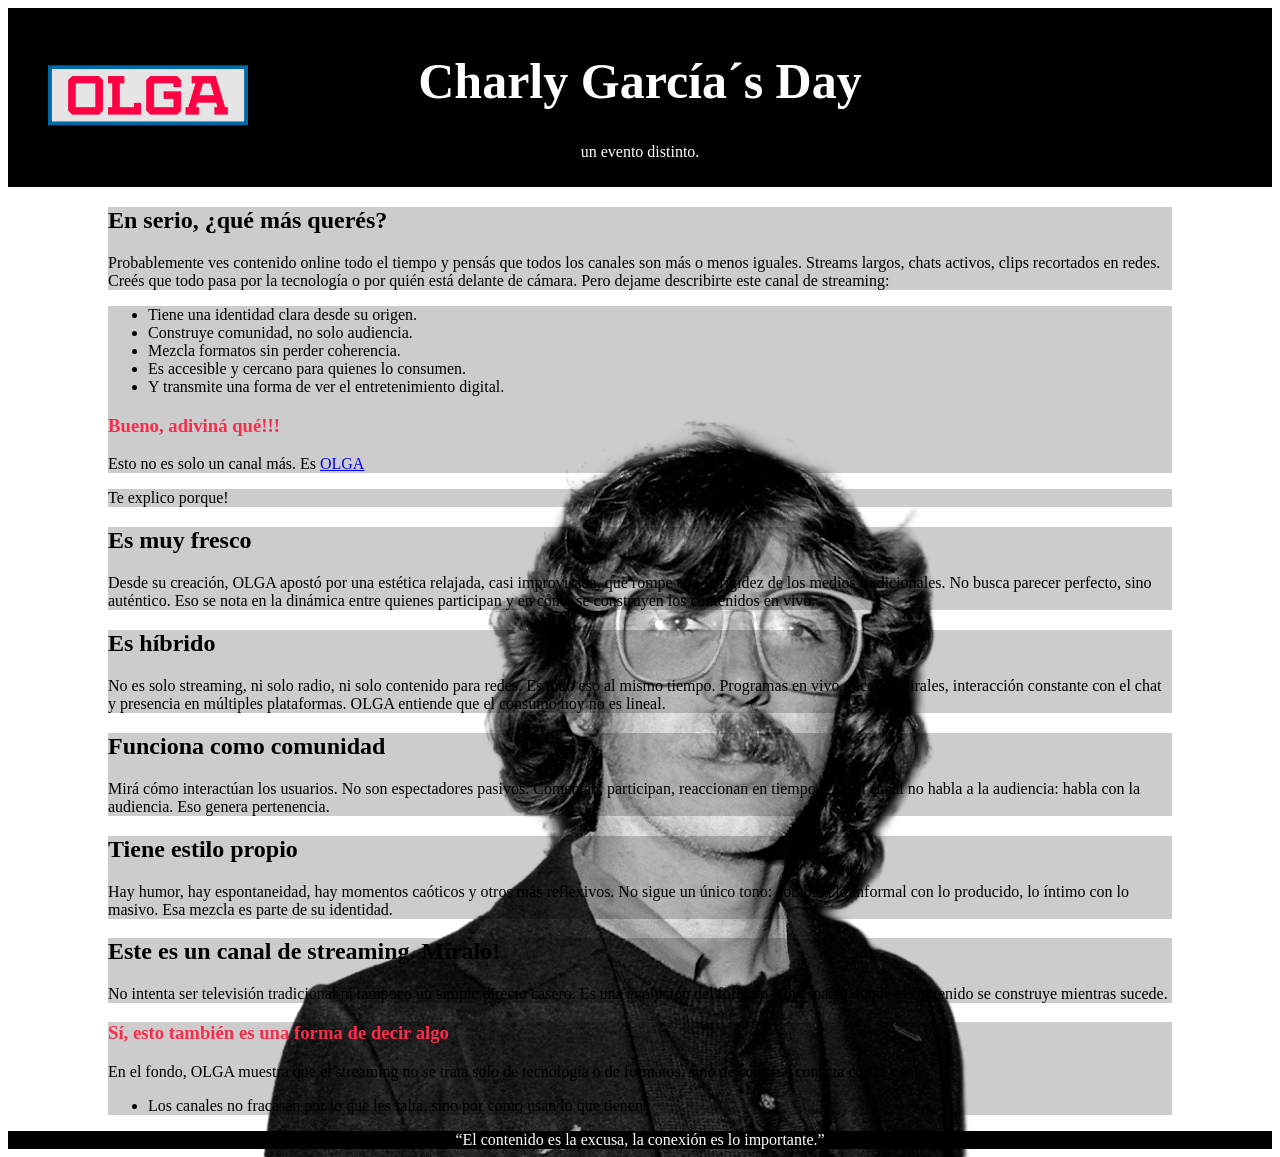
==== Taller 2/Index.html @ 364efde9 "Add files via upload" ====
<html>

<head>
<title>Ejercicio N1</title>
<meta charset="UTF-8">
<meta name="description" content="olgaenvivo_">
<meta name="language" content="es">
<link rel="stylesheet" href="estilos.css">
</head>

<body>

<header> 
    
     <h1 id="logo"><img src="Imagenes/OLGA.webp"alt="logo OLGA" width="200" height="60"></h1>
     <H1 id="titulo">Charly García´s Day</H1> 

<p>un evento distinto.</p>  

</header>

<section>
<h2 id="h2-arriba">En serio, ¿qué más querés?</h2>
<p>Probablemente ves contenido online todo el tiempo y pensás que todos los canales son más o menos iguales. Streams largos, chats activos, clips recortados en redes. Creés que todo pasa por la tecnología o por quién está delante de cámara. Pero dejame describirte este canal de streaming:</p>
</section>
 
<section>
    <div>
        <ul>
            <li>Tiene una identidad clara desde su origen.</li>
            <li>Construye comunidad, no solo audiencia.</li>
            <li>Mezcla formatos sin perder coherencia.</li>
            <li>Es accesible y cercano para quienes lo consumen.</li>
            <li>Y transmite una forma de ver el entretenimiento digital.</li>
        </ul>
    </div>
    <h3>Bueno, adiviná qué!!!</h3>
    <p>Esto no es solo un canal más. Es <a href="https://www.youtube.com/@olgaenvivo_">OLGA</a></p>
</section>

<section>
    <P>Te explico porque!</P>
</section>

<section>
<h2>Es muy fresco</h2>
<p>Desde su creación, OLGA apostó por una estética relajada, casi improvisada, que rompe con la rigidez de los medios tradicionales. No busca parecer perfecto, sino auténtico. Eso se nota en la dinámica entre quienes participan y en cómo se construyen los contenidos en vivo.</p>
</section>

<section>
    <h2>Es híbrido</h2>
    <p>No es solo streaming, ni solo radio, ni solo contenido para redes. Es todo eso al mismo tiempo.
Programas en vivo, recortes virales, interacción constante con el chat y presencia en múltiples plataformas. OLGA entiende que el consumo hoy no es lineal.</p>
</section>

<section>
    <h2>Funciona como comunidad</h2>
    <p>Mirá cómo interactúan los usuarios. No son espectadores pasivos. Comentan, participan, reaccionan en tiempo real.
El canal no habla a la audiencia: habla con la audiencia. Eso genera pertenencia.</p>
</section>

<section>
    <h2>Tiene estilo propio</h2>
    <p>Hay humor, hay espontaneidad, hay momentos caóticos y otros más reflexivos.
No sigue un único tono: combina lo informal con lo producido, lo íntimo con lo masivo. Esa mezcla es parte de su identidad.</p>
</section>

<section>
    <h2>Este es un canal de streaming. Míralo!</h2>
    <p>No intenta ser televisión tradicional ni tampoco un simple directo casero. Es una evolución del formato.
Un espacio donde el contenido se construye mientras sucede.</p>
</section>

<section>
    <h3>Sí, esto también es una forma de decir algo</h3>
    <p>En el fondo, OLGA muestra que el streaming no se trata solo de tecnología o de formatos, sino de cómo se conecta con la gente</p>
    <div>
        <ul>
            <li>Los canales no fracasan por lo que les falta, sino por cómo usan lo que tienen</li>
        </ul>
    </div>
</section>

<footer>“El contenido es la excusa, la conexión es lo importante.” </footer>

</body>
</html>
---- Taller 2/estilos.css ----
html {
background-image:url(Imagenes/charlygarcia.png);
background-repeat: no-repeat;
background-position: right bottom ;
background-color: rgb(255, 255, 255);
}

header{
background-color: rgb(0, 0, 0);
color: rgb(255, 255, 255);
text-align: center;
 padding: 10px 10px;
  position: relative;

}

section{
  background-color: rgba(0, 0, 0, 0.199);  
  margin-left: 100px;
  margin-right: 100px;
}

footer{
    background-color: rgb(0, 0, 0);
    color: rgb(255, 255, 255);
    text-align: center;
}

#h2-ariba {
    color:#036aac;
    text-align: center;
    font-weight: bold;
}

h3 {
    color: #f72d4b;
}

#logo {
   position: absolute;
  left: 40px;
  top: 50%;
  transform: translateY(-60%);
  height: 50%;
}

#titulo {
 font-size: 50px;
}
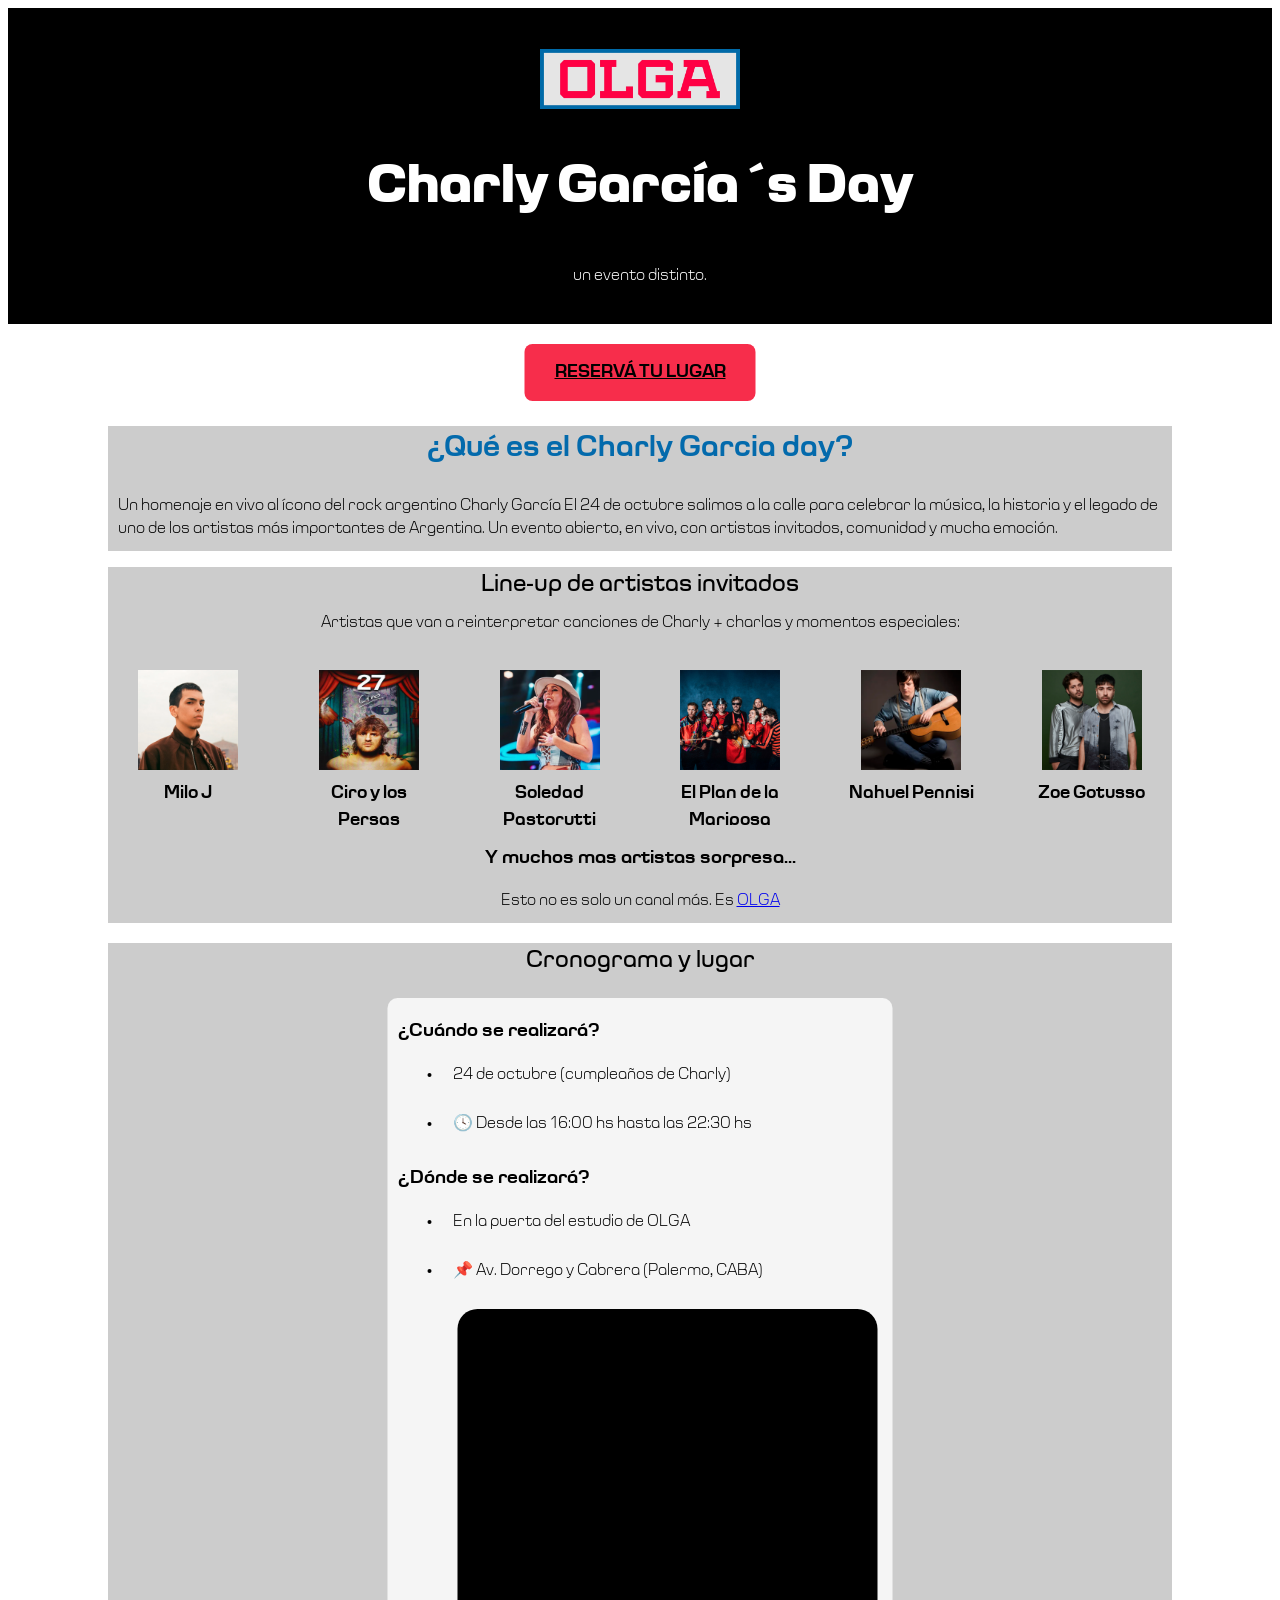
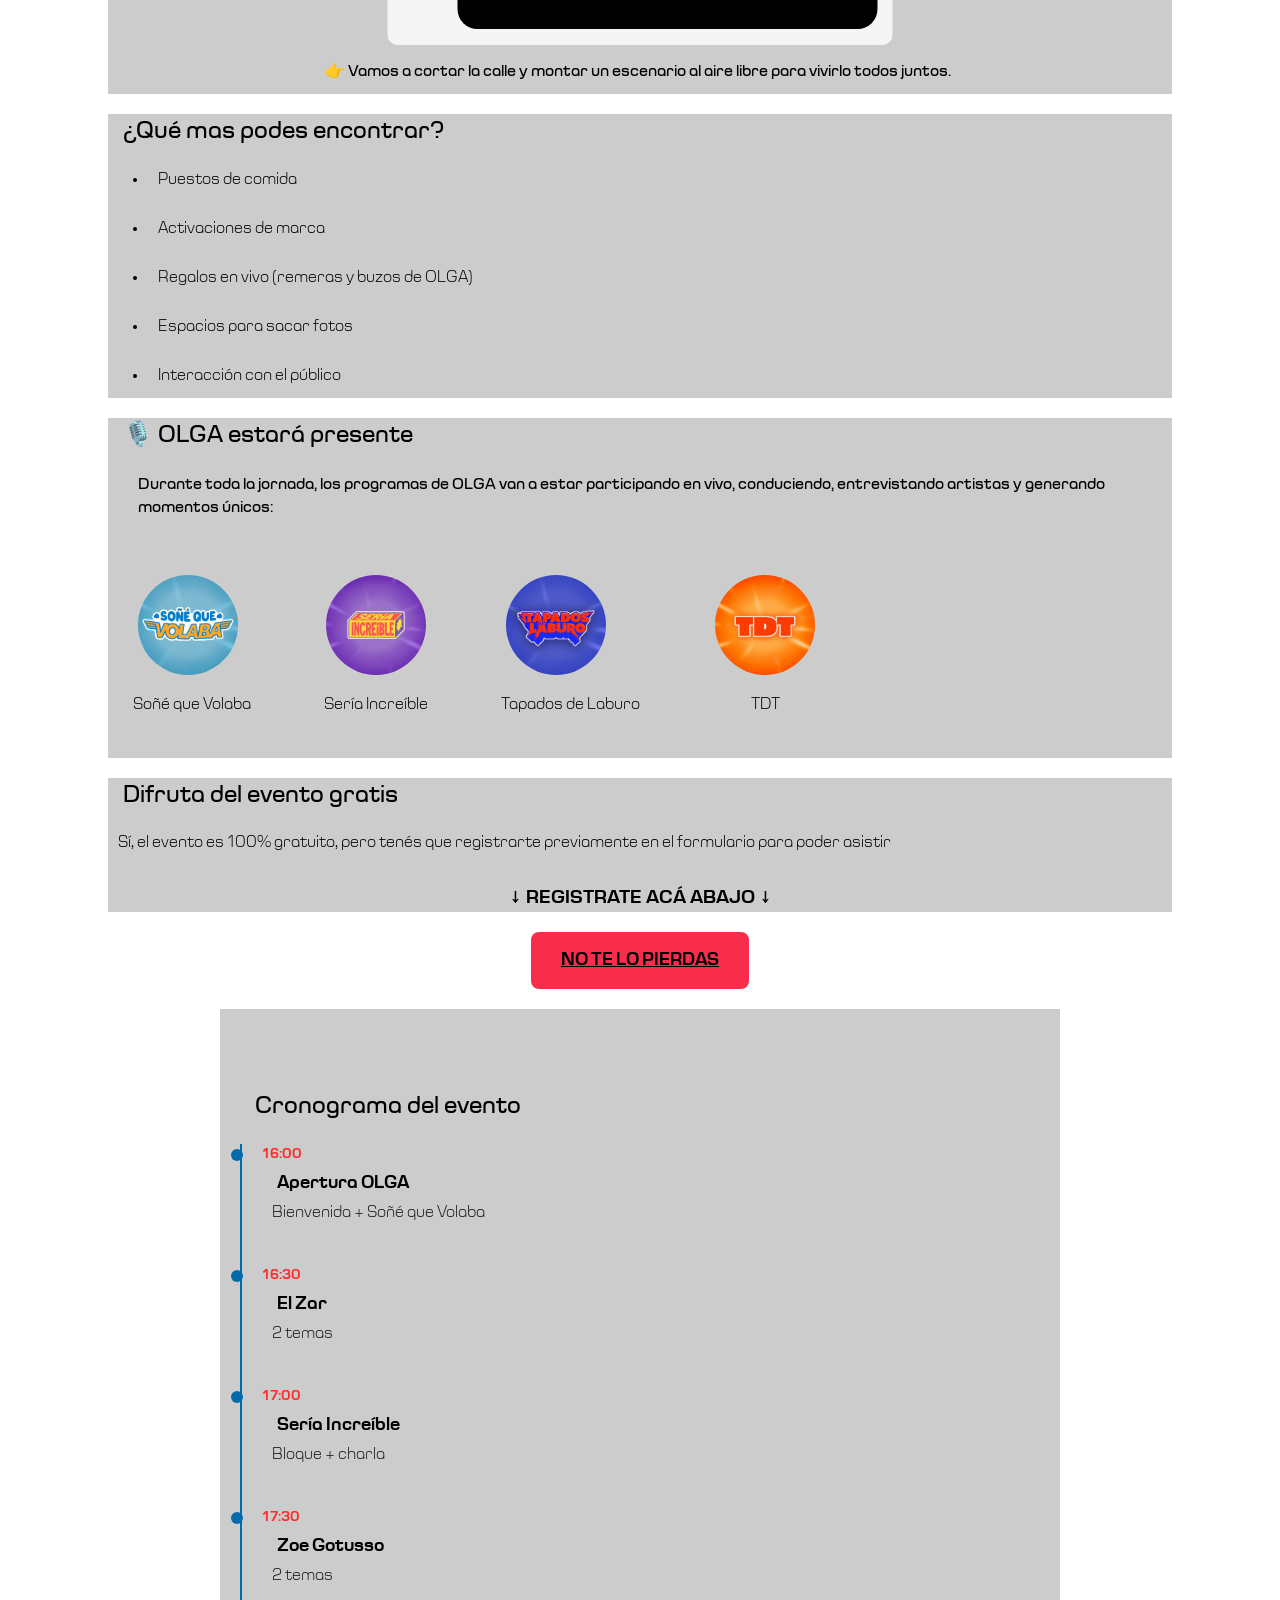
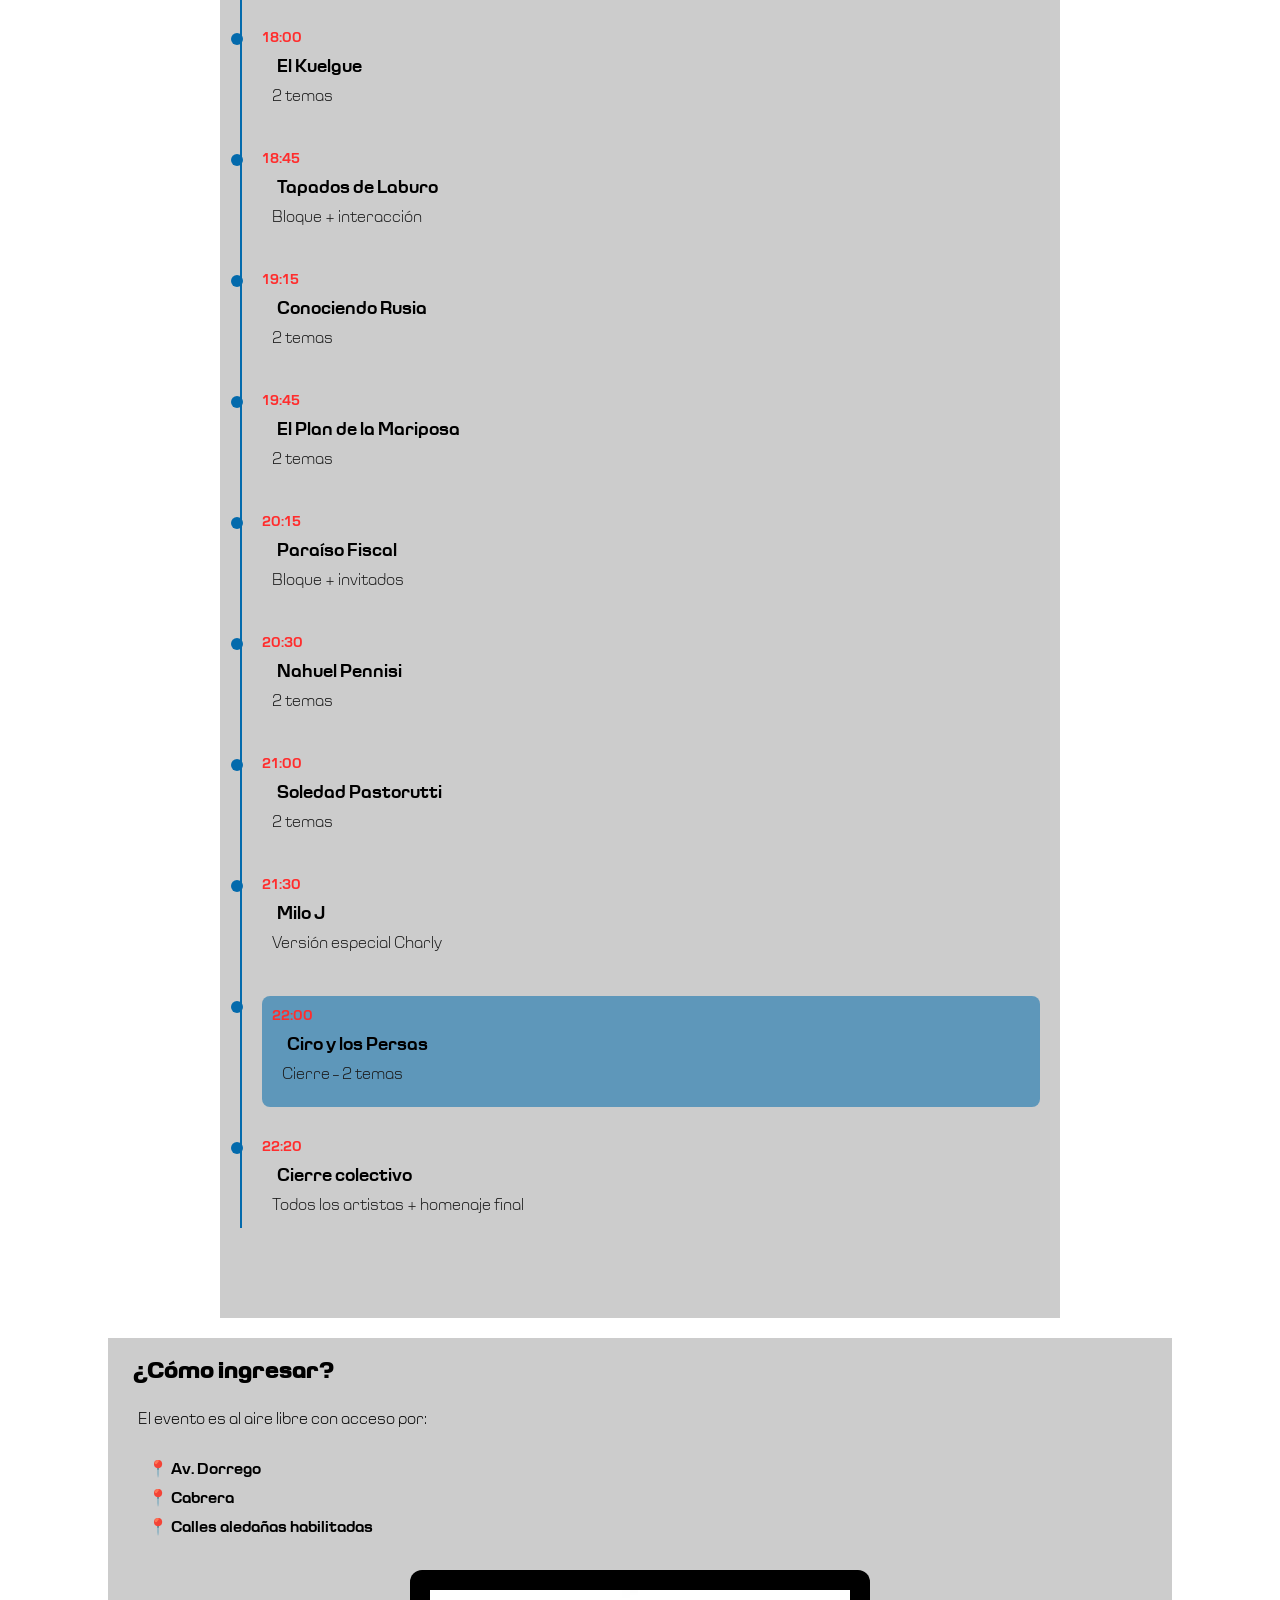
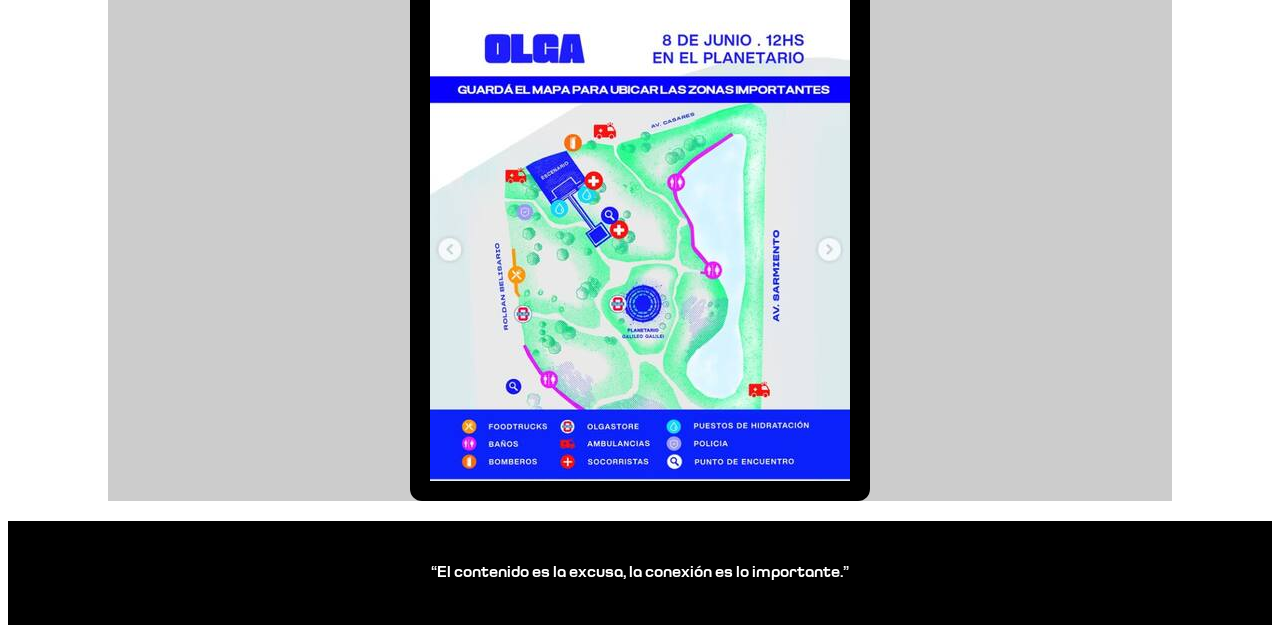
==== commit 534890e7: "Add files via upload" ====
--- a/Taller 2/Index.html
+++ b/Taller 2/Index.html
@@ -11,7 +11,7 @@
 <body>
 
 <header> 
-    
+
      <h1 id="logo"><img src="Imagenes/OLGA.webp"alt="logo OLGA" width="200" height="60"></h1>
      <H1 id="titulo">Charly García´s Day</H1> 
 
@@ -19,66 +19,287 @@
 
 </header>
 
+<section class="CTA">
+    <h1><a href="https://forms.gle/8WCCSYNZU1hs3Tyn6" class="cta1">RESERVÁ TU LUGAR</a></h1>
+</section>
+
 <section>
-<h2 id="h2-arriba">En serio, ¿qué más querés?</h2>
-<p>Probablemente ves contenido online todo el tiempo y pensás que todos los canales son más o menos iguales. Streams largos, chats activos, clips recortados en redes. Creés que todo pasa por la tecnología o por quién está delante de cámara. Pero dejame describirte este canal de streaming:</p>
+<h2 class="subtituloArriba">¿Qué es el Charly Garcia day?</h2>
+<p>Un homenaje en vivo al ícono del rock argentino Charly García
+El 24 de octubre salimos a la calle para celebrar la música, la historia y el legado de uno de los artistas más importantes de Argentina.
+Un evento abierto, en vivo, con artistas invitados, comunidad y mucha emoción.</p>
 </section>
  
+<section class="artistas">
+    <h2 class="InvitadosTitulo">Line-up de artistas invitados</h2>
+    <h4 class="subtituloArtistas">Artistas que van a reinterpretar canciones de Charly + charlas y momentos especiales:</h4>
+  <div class="carrusel">
+
+       <div class="Artista">
+        <h3><img src="Imagenes/milo.png" alt="Milo J" width="100" height="100"></h3>
+       <h3>Milo J</h3>
+       <p>Urbano</p>
+       </div>
+
+       <div class="Artista">
+        <h3 ><img src="Imagenes/ciroylospersas.webp" alt="Ciro" width="100" height="100"></h3>
+         <h3>Ciro y los Persas</h3>
+         <p>Rock nacional</p>
+       </div>
+
+        <div class="Artista">
+        <h3><img src="Imagenes/sole.png" alt="Soledad" width="100" height="100"></h3>
+       <h3>Soledad Pastorutti</h3>
+       <p>Folcklore</p>
+        </div>
+
+        <div class="Artista">
+        <h3><img src="Imagenes/plan.png" alt="Plan" width="100" height="100"></h3>
+        <h3>El Plan de la Mariposa</h3>
+        <p>Rock nacional</p>
+        </div>
+
+        <div class="Artista">
+        <h3 ><img src="Imagenes/nahuel.png" alt="Nahuel" width="100" height="100"></h3>
+        <h3>Nahuel Pennisi</h3>
+        <p>Folcklore</p>
+        </div>
+
+        <div class="Artista">
+        <h3><img src="Imagenes/zar.png" alt="zar" width="100" height="100"></h3>
+       <h3>Zoe Gotusso</h3>
+       <p>Indie / Pop</p>
+        </div>
+
+
+    </div>
+    <h3>Y muchos mas artistas sorpresa...</h3>
+    <p>Esto no es solo un canal más. Es <a href="https://www.youtube.com/@olgaenvivo_">OLGA</a></p>
+</section>
+
+
+<section >
+    
+<h2 class="horaylugar">Cronograma y lugar</h2>
+<div id="subtitulosCronograma">
+
+<div>
+<h3 class="cuandoydonde">¿Cuándo se realizará?</h3>
+<div class="parrafocuandoydonde">
+    <ul>
+      <li><p>24 de octubre (cumpleaños de Charly) </p></li>
+      <li><p>🕓 Desde las 16:00 hs hasta las 22:30 hs</p></li>
+    </ul>
+</div>
+</div>
+
+<div>
+<h3 class="cuandoydonde">¿Dónde se realizará?</h3>
+<ul>
+<div class="parrafocuandoydonde">
+<li><p>En la puerta del estudio de OLGA </p></li>
+<li><p>📌 Av. Dorrego y Cabrera (Palermo, CABA)</p></li>
+<iframe id="mapa" src="https://www.google.com/maps/embed?pb=!1m18!1m12!1m3!1d1161.3166832157071!2d-58.43776229343939!3d-34.58646667692395!2m3!1f0!2f0!3f0!3m2!1i1024!2i768!4f13.1!3m3!1m2!1s0x95bcb5def0c9299d%3A0xb34c0d3dec940f3f!2sOlga!5e0!3m2!1ses!2sar!4v1776614408800!5m2!1ses!2sar" width="400" height="300" style="border:0;" allowfullscreen="" loading="lazy" referrerpolicy="no-referrer-when-downgrade"></iframe>
+</ul>
+</div>
+</div>
+
+</div>
+<p class="Cortarcalle">👉 Vamos a cortar la calle y montar un escenario al aire libre para vivirlo todos juntos.</p>
+</section>
+
 <section>
-    <div>
-        <ul>
-            <li>Tiene una identidad clara desde su origen.</li>
-            <li>Construye comunidad, no solo audiencia.</li>
-            <li>Mezcla formatos sin perder coherencia.</li>
-            <li>Es accesible y cercano para quienes lo consumen.</li>
-            <li>Y transmite una forma de ver el entretenimiento digital.</li>
-        </ul>
-    </div>
-    <h3>Bueno, adiviná qué!!!</h3>
-    <p>Esto no es solo un canal más. Es <a href="https://www.youtube.com/@olgaenvivo_">OLGA</a></p>
+    <h2 id="encontrar">¿Qué mas podes encontrar?</h2>
+ <ul>
+    <li><p> Puestos de comida</p></li>
+   <li> <p>Activaciones de marca</p></li>
+    <li><p>Regalos en vivo (remeras y buzos de OLGA)</p></li>
+   <li> <p>Espacios para sacar fotos</p></li>
+   <li> <p>Interacción con el público</p></li>
+ </ul>
 </section>
 
 <section>
-    <P>Te explico porque!</P>
+    <h2>🎙️ OLGA estará presente</h2>
+    <h4 class="subprogramas">Durante toda la jornada, los programas de OLGA van a estar participando en vivo, conduciendo, entrevistando artistas y generando momentos únicos:</h4>
+<div class="programas">
+
+       <div>
+        <h3><img class="picprogramas" src="Imagenes/soñequevolaba.jpg" alt="Milo J" width="100" height="100"></h3>
+        <p>Soñé que Volaba</p>
+       </div>
+
+        <div>
+        <h3><img class="picprogramas" src="Imagenes/Seriaincreible.jpg" alt="Milo J" width="100" height="100"></h3>
+        <p>Sería Increíble</p>
+       </div>
+
+        <div>
+        <h3><img class="picprogramas" src="Imagenes/tapadosdelaburo.jpg" alt="Milo J" width="100" height="100"></h3>
+        <p>Tapados de Laburo</p>
+       </div>
+
+        <div>
+        <h3><img class="picprogramas" src="Imagenes/TDT.jpg" alt="Milo J" width="100" height="100"></h3>
+        <p>TDT</p>
+       </div>
+
+</div>
 </section>
 
 <section>
-<h2>Es muy fresco</h2>
-<p>Desde su creación, OLGA apostó por una estética relajada, casi improvisada, que rompe con la rigidez de los medios tradicionales. No busca parecer perfecto, sino auténtico. Eso se nota en la dinámica entre quienes participan y en cómo se construyen los contenidos en vivo.</p>
-</section>
-
-<section>
-    <h2>Es híbrido</h2>
-    <p>No es solo streaming, ni solo radio, ni solo contenido para redes. Es todo eso al mismo tiempo.
-Programas en vivo, recortes virales, interacción constante con el chat y presencia en múltiples plataformas. OLGA entiende que el consumo hoy no es lineal.</p>
-</section>
-
-<section>
-    <h2>Funciona como comunidad</h2>
-    <p>Mirá cómo interactúan los usuarios. No son espectadores pasivos. Comentan, participan, reaccionan en tiempo real.
-El canal no habla a la audiencia: habla con la audiencia. Eso genera pertenencia.</p>
-</section>
-
-<section>
-    <h2>Tiene estilo propio</h2>
-    <p>Hay humor, hay espontaneidad, hay momentos caóticos y otros más reflexivos.
-No sigue un único tono: combina lo informal con lo producido, lo íntimo con lo masivo. Esa mezcla es parte de su identidad.</p>
-</section>
-
-<section>
-    <h2>Este es un canal de streaming. Míralo!</h2>
-    <p>No intenta ser televisión tradicional ni tampoco un simple directo casero. Es una evolución del formato.
-Un espacio donde el contenido se construye mientras sucede.</p>
-</section>
-
-<section>
-    <h3>Sí, esto también es una forma de decir algo</h3>
-    <p>En el fondo, OLGA muestra que el streaming no se trata solo de tecnología o de formatos, sino de cómo se conecta con la gente</p>
-    <div>
-        <ul>
-            <li>Los canales no fracasan por lo que les falta, sino por cómo usan lo que tienen</li>
-        </ul>
-    </div>
+    <h2>Difruta del evento gratis</h2>
+    <p class="pgratis">Sí, el evento es 100% gratuito, pero tenés que registrarte previamente en el formulario para poder asistir</P>
+<H3 class="Gratis">↓ REGISTRATE ACÁ ABAJO ↓</H3>
+</section>
+
+<section class="CTA">
+    <h1><a href="https://forms.gle/8WCCSYNZU1hs3Tyn6" class="cta2">NO TE LO PIERDAS</a></h1>
+</section>
+
+
+
+
+<section class="cronograma">
+
+  <h2>Cronograma del evento</h2>
+
+  <div class="timeline">
+
+    <div class="evento">
+      <span class="hora">16:00</span>
+      <div class="detalle">
+        <h3>Apertura OLGA</h3>
+        <p>Bienvenida + Soñé que Volaba</p>
+      </div>
+    </div>
+
+    <div class="evento">
+      <span class="hora">16:30</span>
+      <div class="detalle">
+        <h3>El Zar</h3>
+        <p>2 temas</p>
+      </div>
+    </div>
+
+    <div class="evento">
+      <span class="hora">17:00</span>
+      <div class="detalle">
+        <h3>Sería Increíble</h3>
+        <p>Bloque + charla</p>
+      </div>
+    </div>
+
+    <div class="evento">
+      <span class="hora">17:30</span>
+      <div class="detalle">
+        <h3>Zoe Gotusso</h3>
+        <p>2 temas</p>
+      </div>
+    </div>
+
+    <div class="evento">
+      <span class="hora">18:00</span>
+      <div class="detalle">
+        <h3>El Kuelgue</h3>
+        <p>2 temas</p>
+      </div>
+    </div>
+
+    <div class="evento">
+      <span class="hora">18:45</span>
+      <div class="detalle">
+        <h3>Tapados de Laburo</h3>
+        <p>Bloque + interacción</p>
+      </div>
+    </div>
+
+    <div class="evento">
+      <span class="hora">19:15</span>
+      <div class="detalle">
+        <h3>Conociendo Rusia</h3>
+        <p>2 temas</p>
+      </div>
+    </div>
+
+    <div class="evento">
+      <span class="hora">19:45</span>
+      <div class="detalle">
+        <h3>El Plan de la Mariposa</h3>
+        <p>2 temas</p>
+      </div>
+    </div>
+
+    <div class="evento">
+      <span class="hora">20:15</span>
+      <div class="detalle">
+        <h3>Paraíso Fiscal</h3>
+        <p>Bloque + invitados</p>
+      </div>
+    </div>
+
+    <div class="evento">
+      <span class="hora">20:30</span>
+      <div class="detalle">
+        <h3>Nahuel Pennisi</h3>
+        <p>2 temas</p>
+      </div>
+    </div>
+
+    <div class="evento">
+      <span class="hora">21:00</span>
+      <div class="detalle">
+        <h3>Soledad Pastorutti</h3>
+        <p>2 temas</p>
+      </div>
+    </div>
+
+    <div class="evento">
+      <span class="hora">21:30</span>
+      <div class="detalle">
+        <h3>Milo J</h3>
+        <p>Versión especial Charly</p>
+      </div>
+    </div>
+
+    <div class="evento destacado">
+      <span class="hora">22:00</span>
+      <div class="detalle">
+        <h3>Ciro y los Persas</h3>
+        <p>Cierre – 2 temas</p>
+      </div>
+    </div>
+
+    <div class="evento">
+      <span class="hora">22:20</span>
+      <div class="detalle">
+        <h3>Cierre colectivo</h3>
+        <p>Todos los artistas + homenaje final</p>
+      </div>
+    </div>
+
+  </div>
+
+</section>
+
+<section class="ingreso">
+
+  <h2 class="tituloingreso">¿Cómo ingresar?</h2>
+
+  <p class="descripcion">
+    El evento es al aire libre con acceso por:
+  </p>
+
+  <ul class="calles">
+    <li>Av. Dorrego</li>
+    <li>Cabrera</li>
+    <li>Calles aledañas habilitadas</li>
+  </ul>
+
+  <div>
+   <img class="mapa2" src="Imagenes/mapaingresotemp.jpg" alt="mapa ingrso">
+  </div>
+
 </section>
 
 <footer>“El contenido es la excusa, la conexión es lo importante.” </footer>
--- a/Taller 2/estilos.css
+++ b/Taller 2/estilos.css
@@ -1,12 +1,46 @@
 html {
-background-image:url(Imagenes/charlygarcia.png);
-background-repeat: no-repeat;
-background-position: right bottom ;
+
 background-color: rgb(255, 255, 255);
+font-family: Cobe;
+}
+
+@font-face {
+  font-family: "Cobe";
+  src: url(Fonts/Cobe-Light.woff2) format("woff2"),
+       url(Fonts/Cobe-Light.woff) format("woff");
+  font-weight: 300;
+}
+
+@font-face {
+  font-family: "Cobe";
+  src: url(Fonts/Cobe-Medium.woff2) format("woff2"),
+       url(Fonts/Cobe-Medium.woff) format("woff");
+  font-weight: 500;
+}
+
+@font-face {
+  font-family: "Cobe";
+  src: url(Fonts/Cobe-Bold.woff2) format("woff2"),
+       url(Fonts/Cobe-Bold.woff) format("woff");
+  font-weight: 700;
+}
+
+@font-face {
+  font-family: "Cobe";
+  src: url(Fonts/Cobe-Heavy.woff2) format("woff2"),
+       url(Fonts/Cobe-Heavy.woff) format("woff");
+  font-weight: 900;
+}
+
+p {
+  font-weight: 200;
+  padding-left: 10px;
+  padding-right: 10px;
+  padding-bottom: 10px;
 }
 
 header{
-background-color: rgb(0, 0, 0);
+background-color: black;
 color: rgb(255, 255, 255);
 text-align: center;
  padding: 10px 10px;
@@ -26,24 +60,277 @@
     text-align: center;
 }
 
-#h2-ariba {
+.subtituloArriba {
     color:#036aac;
     text-align: center;
-    font-weight: bold;
+    font-weight: 700;
+    font-size: 30px;
+
+}
+
+.InvitadosTitulo{
+margin: 10px;
+
+}
+
+.subtituloArtistas{
+font-weight:lighter;
+margin: 10px;
+}
+
+.Artistas {
+  min-width: 180px;
+  text-align: center;
+  scroll-snap-align: center;
+  
 }
 
 h3 {
-    color: #f72d4b;
+    color: #000000;
+    padding-left: 15px ;
+    padding-right: 15px;
+}
+
+h2{
+ color:black;
+ font-weight: 500;
+ padding-left: 15px;
+ padding-right: 15px;
+
 }
 
 #logo {
-   position: absolute;
-  left: 40px;
-  top: 50%;
-  transform: translateY(-60%);
-  height: 50%;
+   position:relative;
+  padding-top: 10px;
 }
 
 #titulo {
- font-size: 50px;
-}+  padding-top: 0px;
+ font-size: 55px;
+ font-weight: 900;
+}
+
+.carrusel {
+  display: flex;
+  gap: 50px;
+  overflow-x: auto; 
+  padding: 15px;
+  scroll-snap-type: x mandatory;
+}
+
+.Artista{
+  width: 150px;
+  height: 150px;
+  border-radius: 50%; 
+  object-fit: cover;
+}
+
+.artista h3 {
+  margin: 10px 0 5px;
+  font-size: 18px;
+  padding: 0%;
+}
+
+.artista p {
+  font-size: 14px;
+  color: rgb(0, 0, 0);
+}
+
+.horaylugar {
+  text-align: center;
+}
+
+.cuandoydonde{
+  display: flex;
+ padding-left: 10px;
+ 
+}
+
+.parrafocuandoydonde {
+  margin-top: 0px;
+  padding-top: 0px;
+  padding-left: 15px;
+}
+
+#mapa {
+  background-color: #000000;
+  border-radius: 20px;
+  padding: 10px;
+  margin: 15px;
+  display: flex;
+}
+
+
+.Cortarcalle {
+  padding-left: 5px;
+  text-align: center;
+  font-weight: 500;
+}
+
+#encontrar{
+ padding-left: 15px;
+}
+
+#subtitulosCronograma{
+  display: inline-block;
+  margin-left: 50%;
+  transform: translateX(-50%);
+  gap: 40px;
+ background: #f5f5f5;
+  border-radius: 10px;;
+}
+
+.cta1{
+  display: inline-block;
+  justify-content: center;
+  text-align: center;
+  background-color: #f72d4b; 
+  color: black;
+  padding: 15px 30px;
+  margin-left: 50%;
+  transform: translateX(-50%);
+  font-size: 18px;
+  font-weight: 700;
+  border-radius: 8px;
+  
+}
+
+.cta2{
+  display: inline-block;
+  justify-content: center;
+  text-align: center;
+  background-color: #f72d4b; 
+  color: black;
+  padding: 15px 30px;
+  margin-left: 50%;
+  transform: translateX(-50%);
+  font-size: 18px;
+  font-weight: 700;
+  border-radius: 8px;
+  
+}
+
+.CTA {
+  background-color: #f5f5f500;
+}
+
+.programas{
+    display: flex;
+  gap: 50px;
+  overflow-x: auto; 
+  padding: 15px;
+  scroll-snap-type: x mandatory;
+  text-align: center;
+}
+
+.picprogramas {
+     display: flex;
+    
+    border-radius: 50%;
+    
+}
+
+.subprogramas {
+  padding-left: 30px;
+  font-weight: 500;
+}
+
+.Gratis {
+  margin-bottom: 20px;
+  text-align: center;
+}
+
+.cronograma {
+  padding: 60px 20px;
+  max-width: 800px;
+  margin: auto;
+}
+
+.timeline {
+  border-left: 2px solid #036aac;
+  padding-left: 20px;
+}
+
+.evento {
+  margin-bottom: 30px;
+  position: relative;
+}
+
+.evento::before {
+  content: "";
+  position: absolute;
+  left: -31px;
+  top: 5px;
+  width: 12px;
+  height: 12px;
+  background-color: #036aac;
+  border-radius: 50%;
+}
+
+.hora {
+  font-weight: 700;
+  font-size: 14px;
+  color: #FF2D2D;
+}
+
+.detalle h3 {
+  margin: 5px 0;
+  font-size: 18px;
+}
+
+.detalle p {
+  margin: 0;
+  color: rgb(26, 26, 26);
+}
+
+.destacado {
+  background: #036bac8a;
+  padding: 10px;
+  border-radius: 8px;
+}
+
+.ingreso {
+  text-align: left;
+}
+
+.tituloingreso{
+  font-weight: 900;
+  padding-left: 25px;
+  padding-top: 15px;
+}
+
+.descripcion {
+  margin-bottom: 15px;
+  font-size: 16px;
+  padding-left: 30px;
+}
+
+.calles {
+  list-style: none;
+  margin-bottom: 30px;
+}
+
+.calles li {
+  margin: 5px 0;
+  font-weight: 600;
+
+}
+
+.calles li::before {
+  content: "📍 ";
+
+}
+
+.mapa2 {
+  padding: 20px;
+  border-radius: 12px;
+  margin-left: 50%;
+  transform: translateX(-50%);
+  background-color: #000000;
+}
+
+footer {
+  font-weight: 700;
+  padding: 40px;
+  margin-top: 20px;
+}
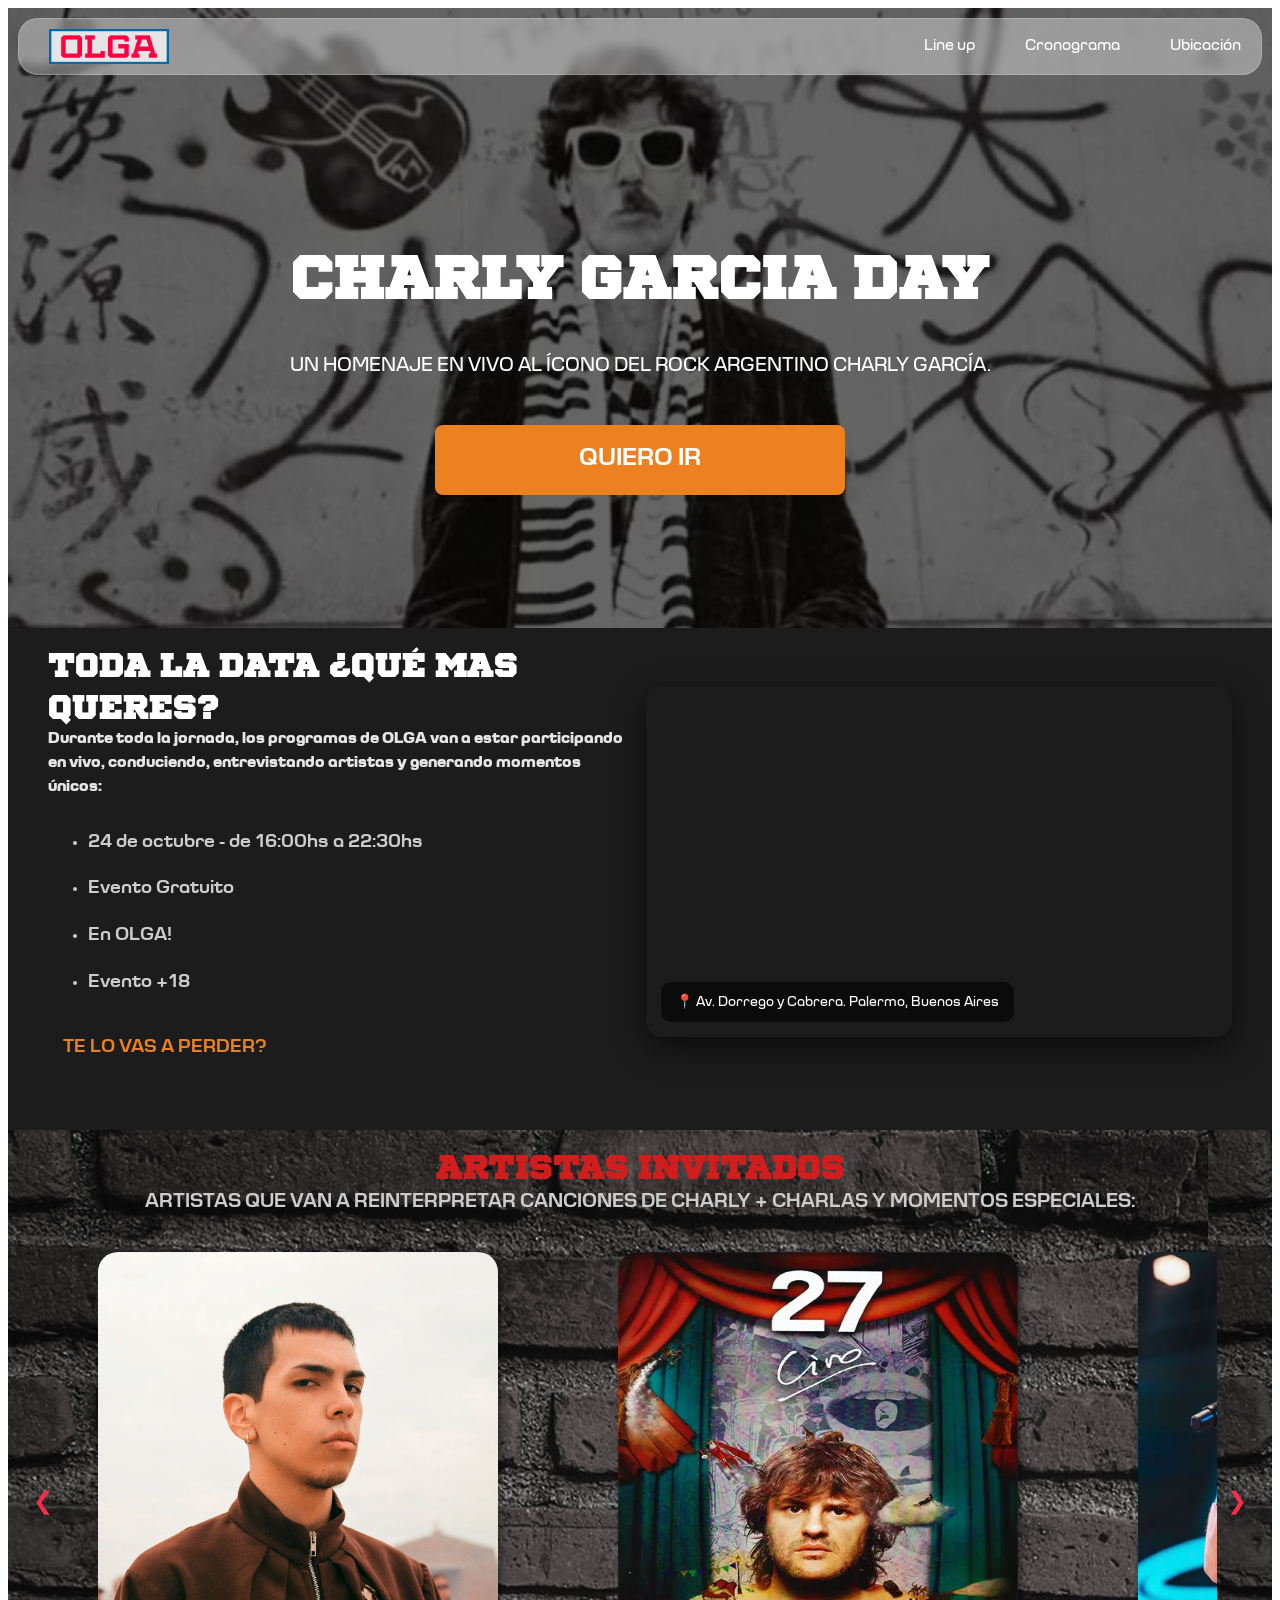
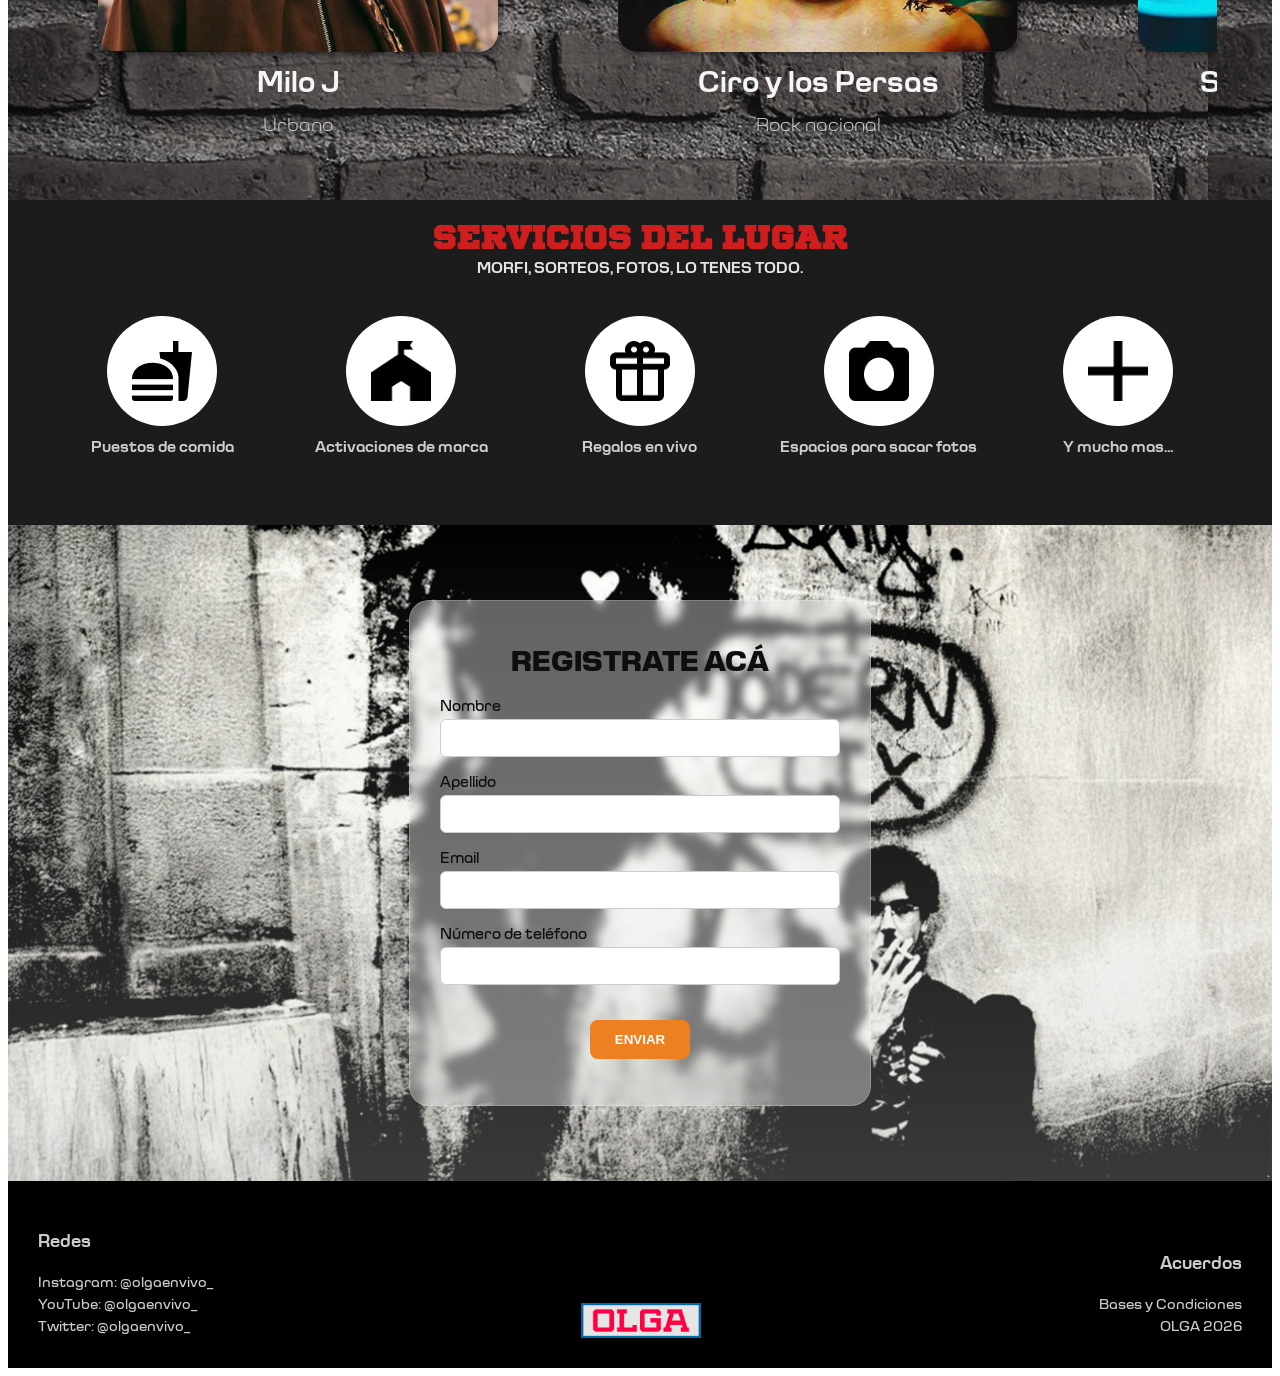
==== commit 67604fd3: "Add files via upload" ====
--- a/Taller 2/Index.html
+++ b/Taller 2/Index.html
@@ -5,6 +5,7 @@
 <meta charset="UTF-8">
 <meta name="description" content="olgaenvivo_">
 <meta name="language" content="es">
+<meta name="viewport" content="width=device-width, initial-scale=1.0">
 <link rel="stylesheet" href="estilos.css">
 </head>
 
@@ -12,297 +13,215 @@
 
 <header> 
 
-     <h1 id="logo"><img src="Imagenes/OLGA.webp"alt="logo OLGA" width="200" height="60"></h1>
-     <H1 id="titulo">Charly García´s Day</H1> 
-
-<p>un evento distinto.</p>  
+<section class="HeadSection">
+ 
+     <img id="logo" src="Imagenes/OLGA.webp"alt="logo OLGA" width="120" height="35">
+     <div class="textBarra">
+        <span>Line up</span>
+        <span>Cronograma</span>
+        <span>Ubicación</span>
+   </div>
+ </section>
+
+     <H1 id="titulo">CHARLY GARCIA DAY</H1> 
+
+<p class="subtitulo">Un homenaje en vivo al ícono del rock argentino Charly García.</p>  
+
+<section class="CTAS">
+    <a class="cta1" href="#formulario">QUIERO IR</a></a>
+</section>
 
 </header>
 
-<section class="CTA">
-    <h1><a href="https://forms.gle/8WCCSYNZU1hs3Tyn6" class="cta1">RESERVÁ TU LUGAR</a></h1>
-</section>
-
-<section>
-<h2 class="subtituloArriba">¿Qué es el Charly Garcia day?</h2>
-<p>Un homenaje en vivo al ícono del rock argentino Charly García
-El 24 de octubre salimos a la calle para celebrar la música, la historia y el legado de uno de los artistas más importantes de Argentina.
-Un evento abierto, en vivo, con artistas invitados, comunidad y mucha emoción.</p>
+
+
+<section class="sectiondata">
+  <div>
+<h2 class="subtituloArriba">TODA LA DATA ¿QUÉ MAS QUERES?</h2>
+    <h4 class="subdata">Durante toda la jornada, los programas de OLGA van a estar participando en vivo, conduciendo, entrevistando artistas y generando momentos únicos:</h4>
+<div class="data">
+
+  <div class="card">
+    <ul>
+     <li><h3>24 de octubre - de 16:00hs a 22:30hs</h3></li>
+     <li><h3>Evento Gratuito</h3></li>
+     <li><h3>En OLGA!</h3></li>
+     <li><h3>Evento +18</h3></li>
+      </ul>
+    </div>
+
+    <h3 id="perder">Te lo vas a perder?</h3>
+
+</div>
+</div>
+<div class="mapa">
+<iframe src="https://www.google.com/maps/embed?pb=!1m18!1m12!1m3!1d3284.7017465231943!2d-58.43957712341829!3d-34.58641255658596!2m3!1f0!2f0!3f0!3m2!1i1024!2i768!4f13.1!3m3!1m2!1s0x95bcb5def0c9299d%3A0xb34c0d3dec940f3f!2sOlga!5e0!3m2!1ses!2sar!4v1777148055425!5m2!1ses!2sar" width="400" height="300" style="border:0;" allowfullscreen="" loading="lazy" referrerpolicy="no-referrer-when-downgrade"></iframe>
+   <div class="mapa-overlay">
+      📍 Av. Dorrego y Cabrera. Palermo, Buenos Aires
+    </div>
+</div>
+
 </section>
  
 <section class="artistas">
-    <h2 class="InvitadosTitulo">Line-up de artistas invitados</h2>
+    <h2 class="InvitadosTitulo">ARTISTAS INVITADOS</h2>
     <h4 class="subtituloArtistas">Artistas que van a reinterpretar canciones de Charly + charlas y momentos especiales:</h4>
+<div class="carrusel-conteiner">
+  <button class="flecha izquierda">&#10094;</button>
+
   <div class="carrusel">
 
        <div class="Artista">
-        <h3><img src="Imagenes/milo.png" alt="Milo J" width="100" height="100"></h3>
+        <img src="Imagenes/milo.png" alt="Milo J" width="100" height="100">
        <h3>Milo J</h3>
        <p>Urbano</p>
        </div>
 
        <div class="Artista">
-        <h3 ><img src="Imagenes/ciroylospersas.webp" alt="Ciro" width="100" height="100"></h3>
+        <img src="Imagenes/ciroylospersas.webp" alt="Ciro" width="100" height="100">
          <h3>Ciro y los Persas</h3>
          <p>Rock nacional</p>
        </div>
 
         <div class="Artista">
-        <h3><img src="Imagenes/sole.png" alt="Soledad" width="100" height="100"></h3>
+        <img src="Imagenes/sole.png" alt="Soledad" width="100" height="100">
        <h3>Soledad Pastorutti</h3>
        <p>Folcklore</p>
         </div>
 
         <div class="Artista">
-        <h3><img src="Imagenes/plan.png" alt="Plan" width="100" height="100"></h3>
+        <img src="Imagenes/plan.png" alt="Plan" width="100" height="100">
         <h3>El Plan de la Mariposa</h3>
         <p>Rock nacional</p>
         </div>
 
         <div class="Artista">
-        <h3 ><img src="Imagenes/nahuel.png" alt="Nahuel" width="100" height="100"></h3>
+        <img src="Imagenes/nahuel.png" alt="Nahuel" width="100" height="100">
         <h3>Nahuel Pennisi</h3>
         <p>Folcklore</p>
         </div>
 
         <div class="Artista">
-        <h3><img src="Imagenes/zar.png" alt="zar" width="100" height="100"></h3>
+        <img src="Imagenes/zar.png" alt="zar" width="100" height="100">
        <h3>Zoe Gotusso</h3>
        <p>Indie / Pop</p>
         </div>
 
-
-    </div>
-    <h3>Y muchos mas artistas sorpresa...</h3>
-    <p>Esto no es solo un canal más. Es <a href="https://www.youtube.com/@olgaenvivo_">OLGA</a></p>
-</section>
-
-
-<section >
-    
-<h2 class="horaylugar">Cronograma y lugar</h2>
-<div id="subtitulosCronograma">
-
-<div>
-<h3 class="cuandoydonde">¿Cuándo se realizará?</h3>
-<div class="parrafocuandoydonde">
-    <ul>
-      <li><p>24 de octubre (cumpleaños de Charly) </p></li>
-      <li><p>🕓 Desde las 16:00 hs hasta las 22:30 hs</p></li>
-    </ul>
-</div>
-</div>
-
-<div>
-<h3 class="cuandoydonde">¿Dónde se realizará?</h3>
-<ul>
-<div class="parrafocuandoydonde">
-<li><p>En la puerta del estudio de OLGA </p></li>
-<li><p>📌 Av. Dorrego y Cabrera (Palermo, CABA)</p></li>
-<iframe id="mapa" src="https://www.google.com/maps/embed?pb=!1m18!1m12!1m3!1d1161.3166832157071!2d-58.43776229343939!3d-34.58646667692395!2m3!1f0!2f0!3f0!3m2!1i1024!2i768!4f13.1!3m3!1m2!1s0x95bcb5def0c9299d%3A0xb34c0d3dec940f3f!2sOlga!5e0!3m2!1ses!2sar!4v1776614408800!5m2!1ses!2sar" width="400" height="300" style="border:0;" allowfullscreen="" loading="lazy" referrerpolicy="no-referrer-when-downgrade"></iframe>
-</ul>
-</div>
-</div>
-
-</div>
-<p class="Cortarcalle">👉 Vamos a cortar la calle y montar un escenario al aire libre para vivirlo todos juntos.</p>
-</section>
-
-<section>
-    <h2 id="encontrar">¿Qué mas podes encontrar?</h2>
- <ul>
-    <li><p> Puestos de comida</p></li>
-   <li> <p>Activaciones de marca</p></li>
-    <li><p>Regalos en vivo (remeras y buzos de OLGA)</p></li>
-   <li> <p>Espacios para sacar fotos</p></li>
-   <li> <p>Interacción con el público</p></li>
- </ul>
-</section>
-
-<section>
-    <h2>🎙️ OLGA estará presente</h2>
-    <h4 class="subprogramas">Durante toda la jornada, los programas de OLGA van a estar participando en vivo, conduciendo, entrevistando artistas y generando momentos únicos:</h4>
-<div class="programas">
-
-       <div>
-        <h3><img class="picprogramas" src="Imagenes/soñequevolaba.jpg" alt="Milo J" width="100" height="100"></h3>
-        <p>Soñé que Volaba</p>
-       </div>
-
-        <div>
-        <h3><img class="picprogramas" src="Imagenes/Seriaincreible.jpg" alt="Milo J" width="100" height="100"></h3>
-        <p>Sería Increíble</p>
-       </div>
-
-        <div>
-        <h3><img class="picprogramas" src="Imagenes/tapadosdelaburo.jpg" alt="Milo J" width="100" height="100"></h3>
-        <p>Tapados de Laburo</p>
-       </div>
-
-        <div>
-        <h3><img class="picprogramas" src="Imagenes/TDT.jpg" alt="Milo J" width="100" height="100"></h3>
-        <p>TDT</p>
-       </div>
-
-</div>
-</section>
-
-<section>
-    <h2>Difruta del evento gratis</h2>
-    <p class="pgratis">Sí, el evento es 100% gratuito, pero tenés que registrarte previamente en el formulario para poder asistir</P>
-<H3 class="Gratis">↓ REGISTRATE ACÁ ABAJO ↓</H3>
-</section>
-
-<section class="CTA">
-    <h1><a href="https://forms.gle/8WCCSYNZU1hs3Tyn6" class="cta2">NO TE LO PIERDAS</a></h1>
-</section>
-
-
-
-
-<section class="cronograma">
-
-  <h2>Cronograma del evento</h2>
-
-  <div class="timeline">
-
-    <div class="evento">
-      <span class="hora">16:00</span>
-      <div class="detalle">
-        <h3>Apertura OLGA</h3>
-        <p>Bienvenida + Soñé que Volaba</p>
-      </div>
-    </div>
-
-    <div class="evento">
-      <span class="hora">16:30</span>
-      <div class="detalle">
-        <h3>El Zar</h3>
-        <p>2 temas</p>
-      </div>
-    </div>
-
-    <div class="evento">
-      <span class="hora">17:00</span>
-      <div class="detalle">
-        <h3>Sería Increíble</h3>
-        <p>Bloque + charla</p>
-      </div>
-    </div>
-
-    <div class="evento">
-      <span class="hora">17:30</span>
-      <div class="detalle">
-        <h3>Zoe Gotusso</h3>
-        <p>2 temas</p>
-      </div>
-    </div>
-
-    <div class="evento">
-      <span class="hora">18:00</span>
-      <div class="detalle">
-        <h3>El Kuelgue</h3>
-        <p>2 temas</p>
-      </div>
-    </div>
-
-    <div class="evento">
-      <span class="hora">18:45</span>
-      <div class="detalle">
-        <h3>Tapados de Laburo</h3>
-        <p>Bloque + interacción</p>
-      </div>
-    </div>
-
-    <div class="evento">
-      <span class="hora">19:15</span>
-      <div class="detalle">
-        <h3>Conociendo Rusia</h3>
-        <p>2 temas</p>
-      </div>
-    </div>
-
-    <div class="evento">
-      <span class="hora">19:45</span>
-      <div class="detalle">
-        <h3>El Plan de la Mariposa</h3>
-        <p>2 temas</p>
-      </div>
-    </div>
-
-    <div class="evento">
-      <span class="hora">20:15</span>
-      <div class="detalle">
-        <h3>Paraíso Fiscal</h3>
-        <p>Bloque + invitados</p>
-      </div>
-    </div>
-
-    <div class="evento">
-      <span class="hora">20:30</span>
-      <div class="detalle">
-        <h3>Nahuel Pennisi</h3>
-        <p>2 temas</p>
-      </div>
-    </div>
-
-    <div class="evento">
-      <span class="hora">21:00</span>
-      <div class="detalle">
-        <h3>Soledad Pastorutti</h3>
-        <p>2 temas</p>
-      </div>
-    </div>
-
-    <div class="evento">
-      <span class="hora">21:30</span>
-      <div class="detalle">
-        <h3>Milo J</h3>
-        <p>Versión especial Charly</p>
-      </div>
-    </div>
-
-    <div class="evento destacado">
-      <span class="hora">22:00</span>
-      <div class="detalle">
-        <h3>Ciro y los Persas</h3>
-        <p>Cierre – 2 temas</p>
-      </div>
-    </div>
-
-    <div class="evento">
-      <span class="hora">22:20</span>
-      <div class="detalle">
-        <h3>Cierre colectivo</h3>
-        <p>Todos los artistas + homenaje final</p>
-      </div>
-    </div>
-
-  </div>
-
-</section>
-
-<section class="ingreso">
-
-  <h2 class="tituloingreso">¿Cómo ingresar?</h2>
-
-  <p class="descripcion">
-    El evento es al aire libre con acceso por:
-  </p>
-
-  <ul class="calles">
-    <li>Av. Dorrego</li>
-    <li>Cabrera</li>
-    <li>Calles aledañas habilitadas</li>
-  </ul>
-
+    </div>
+
+     <button class="flecha derecha">&#10095;</button>
+</div>
+
+</section>
+
+<section class="section-que-mas">
+  <div class="titulo-subtiutulo-servicios">
+    <h2 id="encontrar">SERVICIOS DEL LUGAR</h2>
+    <h4 id="sub-encontrar">Morfi, sorteos, fotos, lo tenes todo.</h4>
+</div>
+
+  <div class="Actividades">
+     <div class="card-2">
+    <span class="fondo"><img class="picdata" src="Imagenes/comida.png"></span>
+    <div class="texto-2">
+      <h3>Puestos de comida</h3>
+    </div>
+    </div>
+
+    <div class="card-2">
+    <span class="fondo"><img class="picdata" src="Imagenes/activacion.png"></span>
+    <div class="texto-2">
+      <h3>Activaciones de marca</h3>
+    </div>
+    </div>
+
+    <div class="card-2">
+    <span class="fondo"><img class="picdata" src="Imagenes/regalos.png"></span>
+    <div class="texto-2">
+      <h3>Regalos en vivo</h3>
+    </div>
+    </div>
+
+    <div class="card-2">
+    <span class="fondo"><img class="picdata" src="Imagenes/fotos.png"></span>
+    <div class="texto-2">
+      <h3>Espacios para sacar fotos</h3>
+    </div>
+   </div>
+
+    <div class="card-2">
+    <span class="fondo"><img class="picdata" src="Imagenes/ymas.png"></span>
+    <div class="texto-2">
+      <h3>Y mucho mas...</h3>
+    </div>
+    </div>
+
+  </div>
+</section>
+
+<section class="section-forms">
+<div id="formulario">
+
+  <form>
+    <h2 id="tituloForm">REGISTRATE ACÁ</h2>
+    <div class="campo">
+      <label for="nombre">Nombre</label>
+      <input type="text" id="nombre" name="nombre" required>
+    </div>
+
+    <div class="campo">
+      <label for="apellido">Apellido</label>
+      <input type="text" id="apellido" name="apellido" required>
+    </div>
+
+    <div class="campo">
+      <label for="email">Email</label>
+      <input type="email" id="email" name="email" required>
+    </div>
+
+    <div class="campo">
+      <label for="telefono">Número de teléfono</label>
+      <input type="tel" id="telefono" name="telefono" required>
+    </div>
+
+    <button type="submit" class="cta">ENVIAR</button>
+
+  </form>
+    <div class="oculto">
+     <p id="mensaje">
+  ✅ ¡Gracias por registrarte! Nos vemos en el evento 🎸
+     </p>
+   </div>
+  </div>
+</section>
+
+<footer>
+  
+<div class="Footer-desing"> 
   <div>
-   <img class="mapa2" src="Imagenes/mapaingresotemp.jpg" alt="mapa ingrso">
-  </div>
-
-</section>
-
-<footer>“El contenido es la excusa, la conexión es lo importante.” </footer>
+     <ul class="redes">
+      <h3>Redes</h3>
+       <li>Instagram: @olgaenvivo_</li>
+       <li>YouTube: @olgaenvivo_</li>
+      <li>Twitter: @olgaenvivo_</li>
+     </ul>
+  </div>
+ 
+  <div class="logo-footer">
+     <img id="logo" src="Imagenes/OLGA.webp"alt="logo OLGA" width="120" height="35">
+  </div>
+
+  <div >
+     
+      <ul class="acuerdos">
+        <h3>Acuerdos</h3>
+        <li>Bases y Condiciones</li>
+        <li>OLGA 2026</li>
+      </ul>
+   </div>
+</div> 
+</footer>
+
 
 </body>
 </html>
--- a/Taller 2/estilos.css
+++ b/Taller 2/estilos.css
@@ -32,6 +32,16 @@
   font-weight: 900;
 }
 
+@font-face {
+  font-family: "Winner";
+  src: url(Fonts/Winner\ W05\ Black.woff2) format("woff2"),
+       url(Fonts/Winner\ W05\ Black.woff) format("woff");
+  font-weight: 1100;
+}
+
+
+
+
 p {
   font-weight: 200;
   padding-left: 10px;
@@ -40,7 +50,12 @@
 }
 
 header{
-background-color: black;
+background-image: linear-gradient(rgba(0,0,0,0.6), rgba(0,0,0,0.6)), url(./Imagenes/HeaderCharly.png);
+background-size: cover;
+background-position: top;  
+background-repeat: no-repeat;
+
+height: 600px;
 color: rgb(255, 255, 255);
 text-align: center;
  padding: 10px 10px;
@@ -48,29 +63,71 @@
 
 }
 
+
 section{
   background-color: rgba(0, 0, 0, 0.199);  
   margin-left: 100px;
   margin-right: 100px;
-}
-
-footer{
-    background-color: rgb(0, 0, 0);
-    color: rgb(255, 255, 255);
-    text-align: center;
-}
+  margin-top: 20px;
+  padding: 15px;
+
+}
+
+.sectiondata{
+  display: flex;
+  flex-direction: row;
+  justify-content: space-between;
+  align-items: center;
+  gap:20px;
+
+background-color: #1C1C1C;
+padding-bottom: 50px;
+padding-left: 40px;
+padding-right: 40px;
+margin: 0;
+}
+
+.section-que-mas {
+background-color: #1C1C1C;
+padding-bottom: 50px;
+padding-left: 40px;
+padding-right: 40px;
+margin: 0;
+}
+
+.section-forms {
+background-image: linear-gradient(rgba(224, 224, 224, 0.007), rgba(185, 185, 185, 0.308)), url(./Imagenes/modernClix.png);
+background-size: cover;
+background-position: bottom;  
+background-repeat: no-repeat;
+
+margin: 0;
+}
+
+
+.subtitulo{
+  padding-left: 60px;
+  padding-right: 60px;
+  font-size: 20px;
+  margin: 20px;
+  text-transform: uppercase;
+  font-weight: 500;
+}
+
 
 .subtituloArriba {
-    color:#036aac;
-    text-align: center;
-    font-weight: 700;
+    color:#ffffff;
+    text-align: left;
+    font-family: Winner;
+    font-weight:1100;
     font-size: 30px;
+    margin: 0;
 
 }
 
 .InvitadosTitulo{
 margin: 10px;
-
+font-size: 30px;
 }
 
 .subtituloArtistas{
@@ -79,258 +136,384 @@
 }
 
 .Artistas {
+  background-image: url(./Imagenes/pared.png);
+  backdrop-filter: blur(10px);
+  margin: 0;
   min-width: 180px;
   text-align: center;
   scroll-snap-align: center;
   
 }
 
-h3 {
-    color: #000000;
-    padding-left: 15px ;
-    padding-right: 15px;
-}
-
-h2{
- color:black;
- font-weight: 500;
- padding-left: 15px;
- padding-right: 15px;
-
+
+.HeadSection {
+  display: flex;
+  justify-content: space-between; 
+  align-items: center;
+  margin: 0;
+  gap: 20px;
+  padding: 10px 20px;
+
+  background: rgba(255, 255, 255, 0.37);
+  backdrop-filter: blur(4px);         
+  -webkit-backdrop-filter: blur(10px);
+
+  border-radius: 20px;
+  border: 1px solid rgba(255,255,255,0.2);
+}
+
+.textBarra{
+  display: flex;
+  justify-content:space-around;
+  gap: 50px;
 }
 
 #logo {
-   position:relative;
-  padding-top: 10px;
+padding-left: 10px;
 }
 
 #titulo {
-  padding-top: 0px;
+  padding-top: 10%;
  font-size: 55px;
- font-weight: 900;
+ font-family: Winner;
+ font-weight: 1100;
 }
 
 .carrusel {
   display: flex;
-  gap: 50px;
-  overflow-x: auto; 
-  padding: 15px;
+  gap: 100px;
+  overflow-x:scroll;
+  padding: 25px;
   scroll-snap-type: x mandatory;
 }
 
+.carrusel-conteiner {
+  position: relative;
+  display: flex;
+  align-items: center;
+}
+
+.flecha {
+  color: #f72d4b;;
+  background-color:#f5f5f500;
+  border: none;
+  font-size: 24px;
+  cursor: pointer;
+  padding: 10px;
+  border-radius: 50%;
+}
+
 .Artista{
-  width: 150px;
-  height: 150px;
-  border-radius: 50%; 
-  object-fit: cover;
+padding: 10px;
+
+}
+
+
+.InvitadosTitulo{
+ margin: 0px;
+ text-align: center;
+ font-family: Winner;
+ font-weight: 1100;
+ font-size: 30px;
+ color: #D01D1D;
+}
+
+.subtituloArtistas {
+color: #ccc;
+font-weight: 700;
+font-size: 20px;
+text-transform: uppercase;
+margin: 0;
+}
+
+.artista img {
+border-radius: 20px;
+width: 400px;
+height: 400px;
+box-shadow: 2px 2px 5px 1px rgba(0, 0, 0, 0.377);
 }
 
 .artista h3 {
   margin: 10px 0 5px;
-  font-size: 18px;
+  font-size: 30px;
   padding: 0%;
+  text-align: center;
+  color: #f5f5f5;
 }
 
 .artista p {
-  font-size: 14px;
-  color: rgb(0, 0, 0);
-}
-
-.horaylugar {
-  text-align: center;
-}
-
-.cuandoydonde{
-  display: flex;
- padding-left: 10px;
- 
-}
-
-.parrafocuandoydonde {
-  margin-top: 0px;
-  padding-top: 0px;
-  padding-left: 15px;
-}
-
-#mapa {
-  background-color: #000000;
-  border-radius: 20px;
-  padding: 10px;
-  margin: 15px;
-  display: flex;
-}
-
-
-.Cortarcalle {
-  padding-left: 5px;
-  text-align: center;
-  font-weight: 500;
-}
+  margin: 0;
+  font-size: 20px;
+  color:#ccc;
+}
+
 
 #encontrar{
- padding-left: 15px;
-}
-
-#subtitulosCronograma{
-  display: inline-block;
-  margin-left: 50%;
-  transform: translateX(-50%);
-  gap: 40px;
- background: #f5f5f5;
-  border-radius: 10px;;
+ margin: 0px;
+ text-align: center;
+ font-family: Winner;
+ font-weight: 1100;
+ font-size: 30px;
+ color: #D01D1D;
+}
+
+.subtiutulo-servicios {
+padding: 0px;
+margin: 0;
+}
+
+#sub-encontrar{
+ text-align: center;
+ font-weight: 700;
+ color: #e4e4e4;
+ text-transform: uppercase;
+ margin: 0;
 }
 
 .cta1{
   display: inline-block;
   justify-content: center;
   text-align: center;
-  background-color: #f72d4b; 
-  color: black;
+  background-color: #ED8020; 
+  color: rgb(255, 255, 255);
   padding: 15px 30px;
-  margin-left: 50%;
-  transform: translateX(-50%);
-  font-size: 18px;
+  font-size: 25px;
+  text-decoration: none;
+  width: 350px;
+  height:40px;
   font-weight: 700;
   border-radius: 8px;
   
 }
 
-.cta2{
-  display: inline-block;
+
+.CTAS {
+  display: flex;
   justify-content: center;
+  background-color: #f5f5f500;
+
+
+}
+
+.mapa{
+  position: relative;
+  width: 100%;
+  height: 350px;
+
+  border-radius: 16px;
+  overflow: hidden;
+
+  box-shadow: 0 10px 30px rgba(0, 0, 0, 0.603);
+}
+
+.mapa iframe {
+  width: 100%;
+  height: 100%;
+  border: none;
+
+  filter: grayscale(30%) contrast(1.1);
+}
+
+
+.mapa-overlay {
+  position: absolute;
+  bottom: 15px;
+  left: 15px;
+
+  background: rgba(0,0,0,0.6);
+  color: white;
+
+  padding: 10px 15px;
+  border-radius: 10px;
+
+  font-size: 14px;
+}
+
+
+
+.data {
+  display: flex;
+  flex-direction: column;
+  justify-content: flex-start;
+  grid-template-columns: repeat(3, 1fr);
+  gap: 20%;
+}
+
+#perder{
+ padding-left: 15px ;
+ color: #ED8020;
+ font-weight: 700;
+ text-transform: uppercase;
+}
+
+.card {
+  color: #ccc;
+  padding: 0px;
+}
+
+.card h3 {
+  color: #ccc;
+}
+
+.texto h3 {
+  margin: 0;
+  font-size: 16px;
+  text-align: left;
+}
+
+.texto p {
+  margin: 0px;
+  font-size: 14px;
+  color: gray;
+  text-align: left;
+}
+
+.picdata {
+  padding: 20px;
+  width: 60px;
+  height: 60px;
+}
+
+.fondo {
+  border-radius: 50%;
+  background-color: #ffffff;
+  padding: 5px;
+}
+
+.subdata {
+  font-weight: 800;
+  color: #e6e6e6;
+  margin: 0;
+  margin-bottom: 10px;
+}
+
+.actividades {
+  display: grid;
+  grid-template-columns: repeat(5, 1fr);
+  gap: 10px;
+  margin-top: 20px;
+}
+
+.card-2 {
+  display: flex;
+  flex-direction: column;
+  justify-content: center;
+  align-items: center;
+  gap: 10px;
+  padding: 15px;
+  border-radius: 12px;
+}
+
+.texto-2 h3 {
+  margin: 0;
+  font-size: 16px;
   text-align: center;
-  background-color: #f72d4b; 
-  color: black;
-  padding: 15px 30px;
-  margin-left: 50%;
-  transform: translateX(-50%);
-  font-size: 18px;
+  color:#ccc;
+}
+
+
+footer {
+  background-color: rgb(0, 0, 0);
+  color: rgb(255, 255, 255);
   font-weight: 700;
+  padding: 30px;
+  margin: 0;
+  font-size: 20px;
+}
+
+.footer-desing{
+display: flex;
+flex-direction: row;
+justify-content: space-between;
+align-items: flex-end;
+margin: 0;
+padding: 0;
+}
+
+.redes{
+  list-style-type: none;
+  font-weight: 500;
+  text-align: left;
+  font-size: 15px;
+  color: #ccc;
+  margin: 0;
+  padding: 0;
+}
+
+
+.acuerdos {
+  list-style-type: none;
+  font-weight: 500;
+  text-align: right;
+  font-size: 15px;
+  color: #ccc;
+  margin: 0;
+}
+
+
+
+#tituloForm{
+ margin: 10px;
+ text-align: center;
+ font-weight: 900;
+ font-size: 30px;
+ color: #0e0e0e;
+}
+
+ 
+#formulario {
+  margin: 60px auto;
+  gap: 20px;
+  padding: 30px;
+
+  background: rgba(255, 255, 255, 0.37);
+  backdrop-filter: blur(4px);         
+  -webkit-backdrop-filter: blur(10px);
+
+  border-radius: 20px;
+  border: 1px solid rgba(255,255,255,0.2);
+
+
+  max-width: 400px;
+  text-align: center;
+}
+
+.campo {
+  display: flex;
+  flex-direction: column;
+  margin-bottom: 15px;
+  text-align: left;
+  font-weight: 500;
+  color: #0e0e0e;
+}
+
+input {
+  padding: 10px;
+  border-radius: 6px;
+  border: 1px solid #ccc;
+  font-size: 14px;
+}
+
+.cta {
+  margin-top: 20px;
+  background-color: #ED8020;
+  color:#ffffff;
+  border: none;
+  padding: 12px 25px;
+  font-weight: bold;
+  cursor: pointer;
   border-radius: 8px;
-  
-}
-
-.CTA {
-  background-color: #f5f5f500;
-}
-
-.programas{
-    display: flex;
-  gap: 50px;
-  overflow-x: auto; 
-  padding: 15px;
-  scroll-snap-type: x mandatory;
+}
+
+.oculto {
+
+  margin-top: 0px;
+  display: none;
+}
+
+#mensaje {
+  margin-top: 20px;
+  font-weight: bold;
+  color: green;
   text-align: center;
-}
-
-.picprogramas {
-     display: flex;
-    
-    border-radius: 50%;
-    
-}
-
-.subprogramas {
-  padding-left: 30px;
-  font-weight: 500;
-}
-
-.Gratis {
-  margin-bottom: 20px;
-  text-align: center;
-}
-
-.cronograma {
-  padding: 60px 20px;
-  max-width: 800px;
-  margin: auto;
-}
-
-.timeline {
-  border-left: 2px solid #036aac;
-  padding-left: 20px;
-}
-
-.evento {
-  margin-bottom: 30px;
-  position: relative;
-}
-
-.evento::before {
-  content: "";
-  position: absolute;
-  left: -31px;
-  top: 5px;
-  width: 12px;
-  height: 12px;
-  background-color: #036aac;
-  border-radius: 50%;
-}
-
-.hora {
-  font-weight: 700;
-  font-size: 14px;
-  color: #FF2D2D;
-}
-
-.detalle h3 {
-  margin: 5px 0;
-  font-size: 18px;
-}
-
-.detalle p {
-  margin: 0;
-  color: rgb(26, 26, 26);
-}
-
-.destacado {
-  background: #036bac8a;
-  padding: 10px;
-  border-radius: 8px;
-}
-
-.ingreso {
-  text-align: left;
-}
-
-.tituloingreso{
-  font-weight: 900;
-  padding-left: 25px;
-  padding-top: 15px;
-}
-
-.descripcion {
-  margin-bottom: 15px;
-  font-size: 16px;
-  padding-left: 30px;
-}
-
-.calles {
-  list-style: none;
-  margin-bottom: 30px;
-}
-
-.calles li {
-  margin: 5px 0;
-  font-weight: 600;
-
-}
-
-.calles li::before {
-  content: "📍 ";
-
-}
-
-.mapa2 {
-  padding: 20px;
-  border-radius: 12px;
-  margin-left: 50%;
-  transform: translateX(-50%);
-  background-color: #000000;
-}
-
-footer {
-  font-weight: 700;
-  padding: 40px;
-  margin-top: 20px;
-}
+}
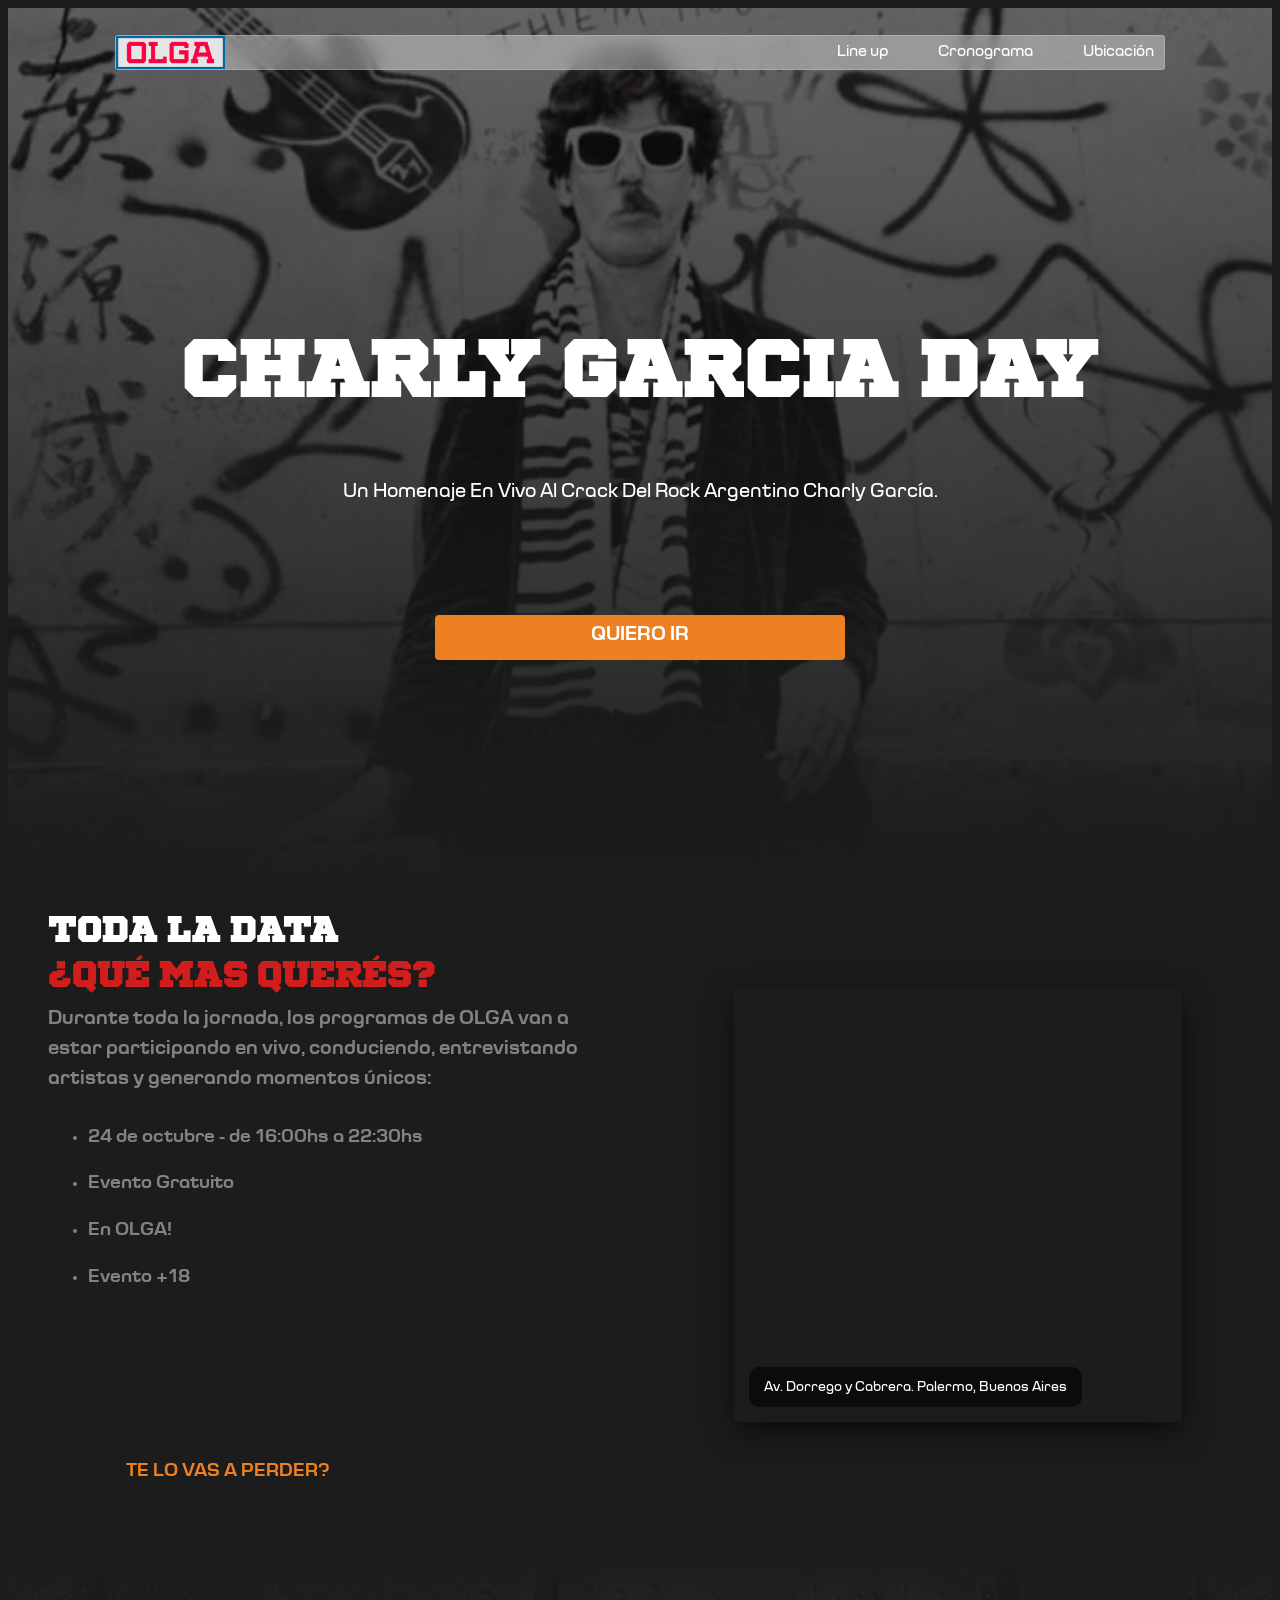
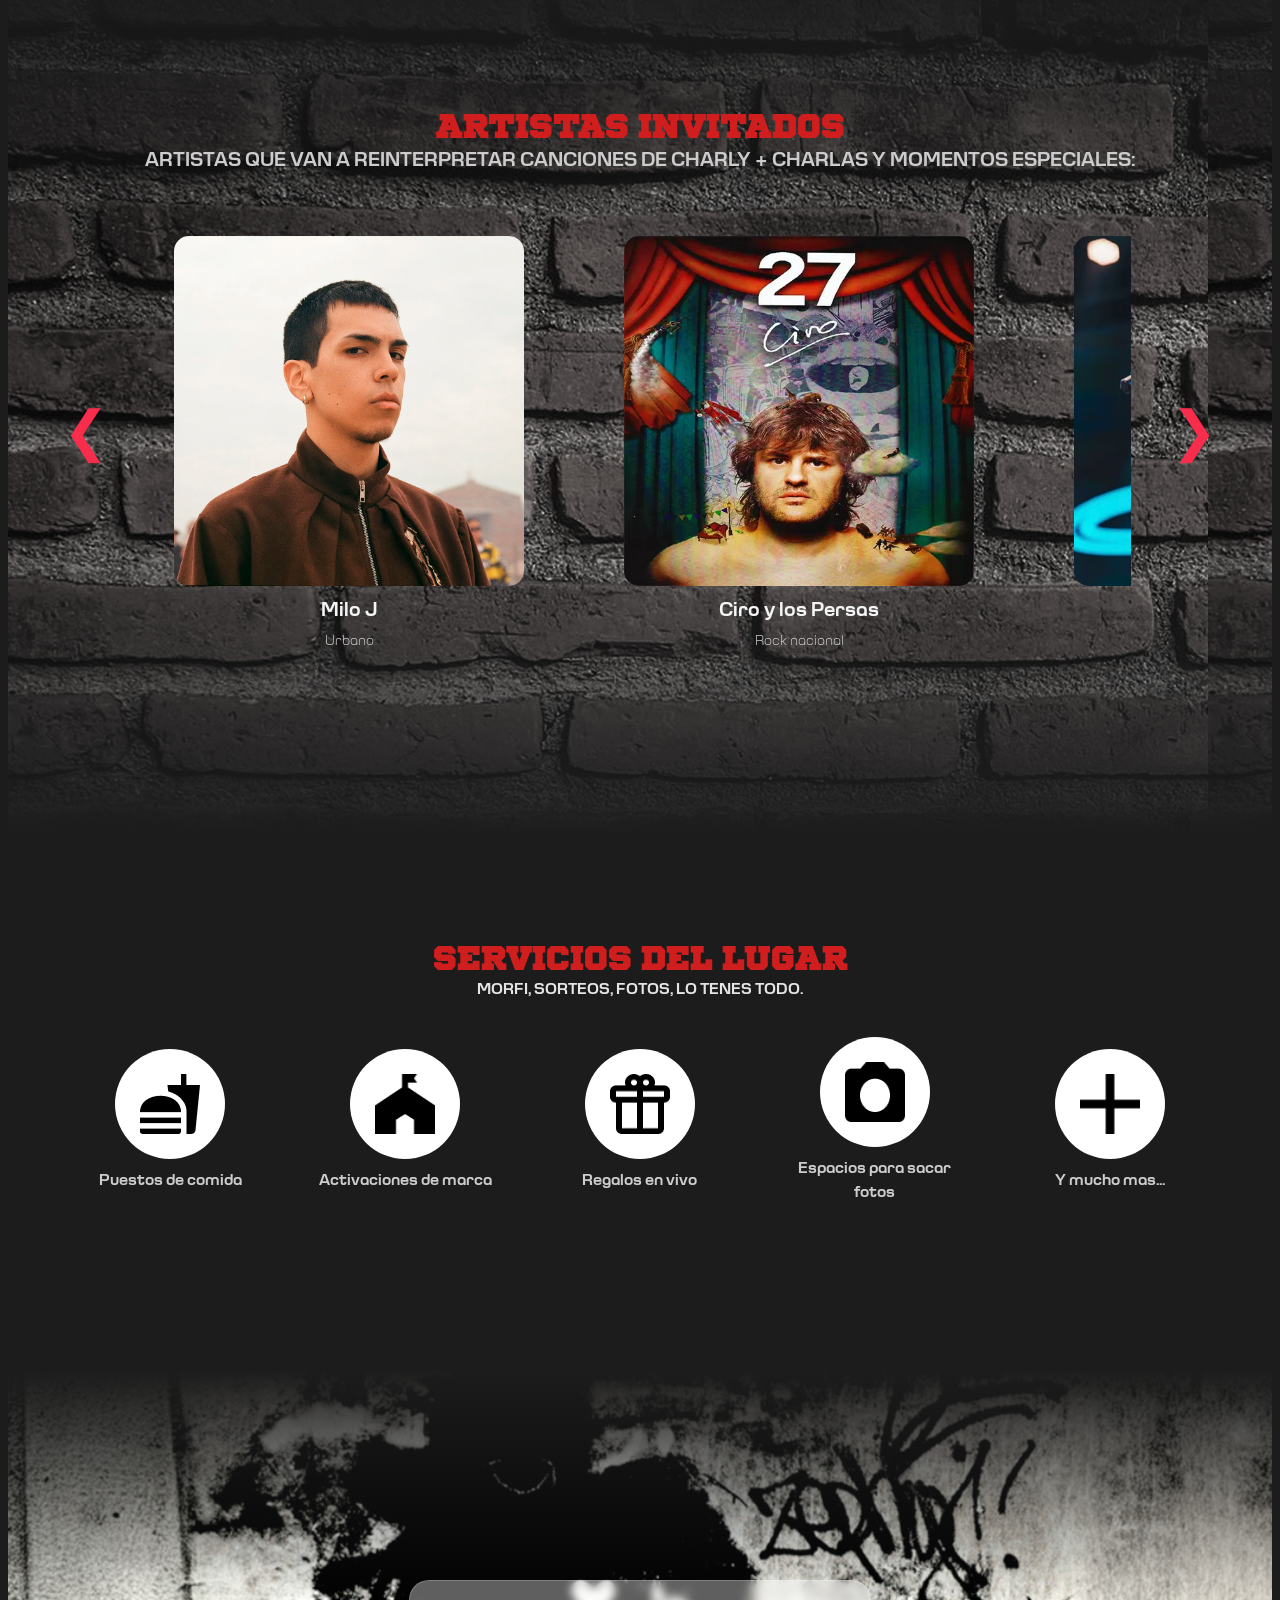
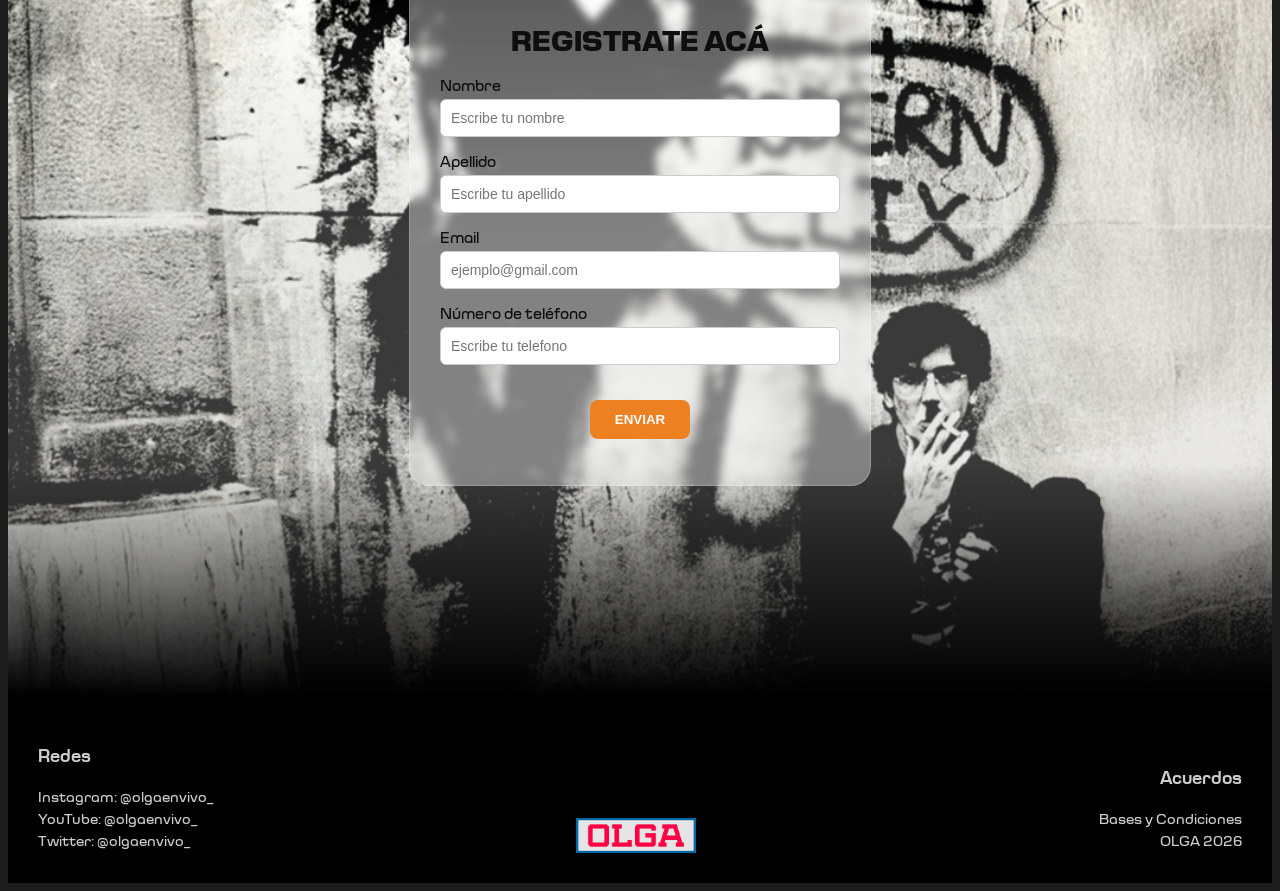
==== commit 6d66e118: "Add files via upload" ====
--- a/Taller 2/Index.html
+++ b/Taller 2/Index.html
@@ -15,7 +15,7 @@
 
 <section class="HeadSection">
  
-     <img id="logo" src="Imagenes/OLGA.webp"alt="logo OLGA" width="120" height="35">
+     <img id="logo" src="Imagenes/OLGA.webp"alt="logo OLGA" width="109" height="33">
      <div class="textBarra">
         <span>Line up</span>
         <span>Cronograma</span>
@@ -25,7 +25,7 @@
 
      <H1 id="titulo">CHARLY GARCIA DAY</H1> 
 
-<p class="subtitulo">Un homenaje en vivo al ícono del rock argentino Charly García.</p>  
+<p class="subtitulo">Un homenaje en vivo al Crack del rock argentino Charly García.</p>  
 
 <section class="CTAS">
     <a class="cta1" href="#formulario">QUIERO IR</a></a>
@@ -34,14 +34,14 @@
 </header>
 
 
-
 <section class="sectiondata">
   <div>
-<h2 class="subtituloArriba">TODA LA DATA ¿QUÉ MAS QUERES?</h2>
+<h2 class="subtituloArriba">TODA LA DATA </h2>
+<h2 id="SubtituloResaltado">¿QUÉ MAS QUERÉS?</h2>
     <h4 class="subdata">Durante toda la jornada, los programas de OLGA van a estar participando en vivo, conduciendo, entrevistando artistas y generando momentos únicos:</h4>
 <div class="data">
 
-  <div class="card">
+  <divc class="card">
     <ul>
      <li><h3>24 de octubre - de 16:00hs a 22:30hs</h3></li>
      <li><h3>Evento Gratuito</h3></li>
@@ -55,21 +55,23 @@
 </div>
 </div>
 <div class="mapa">
-<iframe src="https://www.google.com/maps/embed?pb=!1m18!1m12!1m3!1d3284.7017465231943!2d-58.43957712341829!3d-34.58641255658596!2m3!1f0!2f0!3f0!3m2!1i1024!2i768!4f13.1!3m3!1m2!1s0x95bcb5def0c9299d%3A0xb34c0d3dec940f3f!2sOlga!5e0!3m2!1ses!2sar!4v1777148055425!5m2!1ses!2sar" width="400" height="300" style="border:0;" allowfullscreen="" loading="lazy" referrerpolicy="no-referrer-when-downgrade"></iframe>
+<iframe src="https://www.google.com/maps/embed?pb=!1m18!1m12!1m3!1d3284.7017465231943!2d-58.43957712341829!3d-34.58641255658596!2m3!1f0!2f0!3f0!3m2!1i1024!2i768!4f13.1!3m3!1m2!1s0x95bcb5def0c9299d%3A0xb34c0d3dec940f3f!2sOlga!5e0!3m2!1ses!2sar!4v1777148055425!5m2!1ses!2sar" width="478" height="434" style="border:0;" allowfullscreen="" loading="lazy" referrerpolicy="no-referrer-when-downgrade"></iframe>
    <div class="mapa-overlay">
-      📍 Av. Dorrego y Cabrera. Palermo, Buenos Aires
-    </div>
-</div>
-
-</section>
- 
+       Av. Dorrego y Cabrera. Palermo, Buenos Aires
+    </div>
+</div>
+
+</section>
+ 
+
+
 <section class="artistas">
     <h2 class="InvitadosTitulo">ARTISTAS INVITADOS</h2>
     <h4 class="subtituloArtistas">Artistas que van a reinterpretar canciones de Charly + charlas y momentos especiales:</h4>
 <div class="carrusel-conteiner">
   <button class="flecha izquierda">&#10094;</button>
 
-  <div class="carrusel">
+  <div class="carrusel" id="carrusel">
 
        <div class="Artista">
         <img src="Imagenes/milo.png" alt="Milo J" width="100" height="100">
@@ -111,8 +113,8 @@
 
      <button class="flecha derecha">&#10095;</button>
 </div>
-
-</section>
+</section>
+
 
 <section class="section-que-mas">
   <div class="titulo-subtiutulo-servicios">
@@ -159,41 +161,46 @@
   </div>
 </section>
 
-<section class="section-forms">
+<section class="section-forms" id="forms">
 <div id="formulario">
 
   <form>
     <h2 id="tituloForm">REGISTRATE ACÁ</h2>
     <div class="campo">
       <label for="nombre">Nombre</label>
-      <input type="text" id="nombre" name="nombre" required>
+      <input type="text" id="nombre" placeholder="Escribe tu nombre" required="true">
     </div>
 
     <div class="campo">
       <label for="apellido">Apellido</label>
-      <input type="text" id="apellido" name="apellido" required>
+      <input type="text" id="apellido" placeholder="Escribe tu apellido" required="true">
     </div>
 
     <div class="campo">
       <label for="email">Email</label>
-      <input type="email" id="email" name="email" required>
+      <input type="email" id="email" placeholder="ejemplo@gmail.com" required="true">
     </div>
 
     <div class="campo">
       <label for="telefono">Número de teléfono</label>
-      <input type="tel" id="telefono" name="telefono" required>
-    </div>
-
-    <button type="submit" class="cta">ENVIAR</button>
+      <input type="tel" id="telefono" placeholder="Escribe tu telefono">
+    </div>
+
+    <button type="submit" id="submit" class="cta">ENVIAR</button>
 
   </form>
-    <div class="oculto">
+    
+</section>
+ 
+<section class="feedback oculto" id="feedback">
+  <div class="FondoMensaje">
      <p id="mensaje">
-  ✅ ¡Gracias por registrarte! Nos vemos en el evento 🎸
+  ✅ ¡Gracias <span id="nombre_spaceholder">NOMBRE</span> <span id="apellido_spaceholder">APELLIDO</span> por registrarte! Nos vemos en el evento 🎸
      </p>
    </div>
   </div>
 </section>
+
 
 <footer>
   
@@ -222,6 +229,7 @@
 </div> 
 </footer>
 
+<script src="./script.js"></script>
 
 </body>
 </html>
--- a/Taller 2/estilos.css
+++ b/Taller 2/estilos.css
@@ -1,7 +1,9 @@
 html {
-
-background-color: rgb(255, 255, 255);
+margin: 0;
+padding: 0;
+background-color: #1C1C1C;
 font-family: Cobe;
+scroll-behavior: smooth;
 }
 
 @font-face {
@@ -50,12 +52,12 @@
 }
 
 header{
-background-image: linear-gradient(rgba(0,0,0,0.6), rgba(0,0,0,0.6)), url(./Imagenes/HeaderCharly.png);
+background-image: linear-gradient(rgba(0,0,0,0.6), rgba(28,28,28,100%)), url(./Imagenes/HeaderCharly.png);
 background-size: cover;
 background-position: top;  
 background-repeat: no-repeat;
 
-height: 600px;
+height: 863px;
 color: rgb(255, 255, 255);
 text-align: center;
  padding: 10px 10px;
@@ -89,14 +91,16 @@
 
 .section-que-mas {
 background-color: #1C1C1C;
-padding-bottom: 50px;
-padding-left: 40px;
-padding-right: 40px;
+padding-top: 100px;
+padding-bottom: 150px;
+padding-left: 50px;
+padding-right: 50px;
 margin: 0;
 }
 
 .section-forms {
-background-image: linear-gradient(rgba(224, 224, 224, 0.007), rgba(185, 185, 185, 0.308)), url(./Imagenes/modernClix.png);
+  padding: 150px;
+background-image: linear-gradient(rgba(28,28,28,100%),rgba(224, 224, 224, 0.007), rgba(185, 185, 185, 0.308), rgba(185, 185, 185, 0.308), rgb(0, 0, 0)), url(./Imagenes/modernClix.png);
 background-size: cover;
 background-position: bottom;  
 background-repeat: no-repeat;
@@ -110,7 +114,7 @@
   padding-right: 60px;
   font-size: 20px;
   margin: 20px;
-  text-transform: uppercase;
+  text-transform: capitalize;
   font-weight: 500;
 }
 
@@ -120,9 +124,17 @@
     text-align: left;
     font-family: Winner;
     font-weight:1100;
-    font-size: 30px;
+    font-size: 32px;
     margin: 0;
 
+}
+#subtituloresaltado{
+  color: #D01D1D;
+  text-align: left;
+  font-family: Winner;
+  font-weight:1100;
+  font-size: 32px;
+  margin: 0;
 }
 
 .InvitadosTitulo{
@@ -136,9 +148,11 @@
 }
 
 .Artistas {
-  background-image: url(./Imagenes/pared.png);
+  background-image: linear-gradient(rgba(28,28,28,100%),rgba(0, 0, 0, 0), rgba(0, 0, 0, 0), rgba(28,28,28,100%)), url(./Imagenes/pared.png);
   backdrop-filter: blur(10px);
   margin: 0;
+  padding-top: 150px ;
+  padding-bottom: 150px ;
   min-width: 180px;
   text-align: center;
   scroll-snap-align: center;
@@ -147,18 +161,22 @@
 
 
 .HeadSection {
+  position: fixed;
+  top: 15px;
+  right: 15px;
+  left: 15px;
+  z-index: 1000;
   display: flex;
   justify-content: space-between; 
   align-items: center;
-  margin: 0;
   gap: 20px;
-  padding: 10px 20px;
+  padding: 0%;
 
   background: rgba(255, 255, 255, 0.37);
-  backdrop-filter: blur(4px);         
+  backdrop-filter: blur(10px);         
   -webkit-backdrop-filter: blur(10px);
 
-  border-radius: 20px;
+  border-radius: 3px;
   border: 1px solid rgba(255,255,255,0.2);
 }
 
@@ -166,15 +184,19 @@
   display: flex;
   justify-content:space-around;
   gap: 50px;
+  padding-right: 10px;
 }
 
 #logo {
-padding-left: 10px;
+padding-left: 0px;
+padding-top: 0px;
+padding-bottom: 0px;
 }
 
 #titulo {
-  padding-top: 10%;
- font-size: 55px;
+  padding-top: 20%;
+  padding-bottom: 12px;
+ font-size: 72px;
  font-family: Winner;
  font-weight: 1100;
 }
@@ -182,7 +204,7 @@
 .carrusel {
   display: flex;
   gap: 100px;
-  overflow-x:scroll;
+  overflow-x: hidden;
   padding: 25px;
   scroll-snap-type: x mandatory;
 }
@@ -197,17 +219,21 @@
   color: #f72d4b;;
   background-color:#f5f5f500;
   border: none;
-  font-size: 24px;
+  font-size: 55px;
   cursor: pointer;
   padding: 10px;
-  border-radius: 50%;
-}
-
-.Artista{
-padding: 10px;
-
-}
-
+}
+
+
+.izquierda {
+  padding: 25px;
+  margin: 15px;
+}
+
+.derecha {
+  padding: 25px;
+  margin: 15px;
+}
 
 .InvitadosTitulo{
  margin: 0px;
@@ -226,24 +252,34 @@
 margin: 0;
 }
 
-.artista img {
-border-radius: 20px;
-width: 400px;
-height: 400px;
-box-shadow: 2px 2px 5px 1px rgba(0, 0, 0, 0.377);
-}
-
-.artista h3 {
+.Artista {
+  min-width: 350px;
+  text-align: center;
+  scroll-snap-align: center;
+  transition: transform 0.3s ease;
+}
+
+.Artista:hover {
+  transform: scale(1.05);
+}
+
+.Artista img {
+  margin-top: 35px;
+  border-radius: 15px;
+  width: 350px;
+  height: 350px;
+}
+
+.Artista h3 {
   margin: 10px 0 5px;
-  font-size: 30px;
-  padding: 0%;
+  font-size: 20px;
   text-align: center;
   color: #f5f5f5;
 }
 
-.artista p {
-  margin: 0;
-  font-size: 20px;
+.Artista p {
+  margin: 0;
+  font-size: 14px;
   color:#ccc;
 }
 
@@ -276,13 +312,14 @@
   text-align: center;
   background-color: #ED8020; 
   color: rgb(255, 255, 255);
-  padding: 15px 30px;
-  font-size: 25px;
+  margin: 64px;
+  padding: 5px 30px;
+  font-size: 20px;
   text-decoration: none;
   width: 350px;
-  height:40px;
+  height:35px;
   font-weight: 700;
-  border-radius: 8px;
+  border-radius: 4px;
   
 }
 
@@ -297,10 +334,12 @@
 
 .mapa{
   position: relative;
+  margin-left: 120px;
+  margin-right: 50px;
   width: 100%;
-  height: 350px;
-
-  border-radius: 16px;
+  height: 434;
+
+  border-radius: 4px;
   overflow: hidden;
 
   box-shadow: 0 10px 30px rgba(0, 0, 0, 0.603);
@@ -340,19 +379,20 @@
 }
 
 #perder{
- padding-left: 15px ;
+ padding-left: 78px ;
  color: #ED8020;
  font-weight: 700;
  text-transform: uppercase;
 }
 
 .card {
-  color: #ccc;
+  color: #828282;
   padding: 0px;
+  padding-bottom: 129px;
 }
 
 .card h3 {
-  color: #ccc;
+  color: #828282;
 }
 
 .texto h3 {
@@ -381,9 +421,10 @@
 }
 
 .subdata {
-  font-weight: 800;
-  color: #e6e6e6;
-  margin: 0;
+  font-family: "Cobe";
+  font-size: 20px;
+  color: #828282;
+  margin-top: 8px;
   margin-bottom: 10px;
 }
 
@@ -505,15 +546,42 @@
   border-radius: 8px;
 }
 
-.oculto {
-
-  margin-top: 0px;
-  display: none;
+.oculto{
+  display: none !important;
+}
+
+#feedback {
+  padding: 100px;
+background-image: linear-gradient(rgba(28,28,28,100%),rgba(224, 224, 224, 0.007), rgba(185, 185, 185, 0.308), rgba(185, 185, 185, 0.308), rgb(0, 0, 0)), url(./Imagenes/modernClix.png);
+background-size: cover;
+background-position: bottom;  
+background-repeat: no-repeat;
+height: 50%;
+
+
+margin: 0;
+}
+
+.fondomensaje{
+ margin: 40px auto;
+
+  padding: 30px;
+
+  background: rgba(255, 255, 255, 0.37);
+  backdrop-filter: blur(4px);         
+  -webkit-backdrop-filter: blur(10px);
+
+  border-radius: 20px;
+  border: 1px solid rgba(255,255,255,0.2);
+
+
+  max-width: 400px;
+  text-align: center;
 }
 
 #mensaje {
-  margin-top: 20px;
+  padding: 50px;
   font-weight: bold;
-  color: green;
+  color: rgb(14, 14, 14);
   text-align: center;
 }
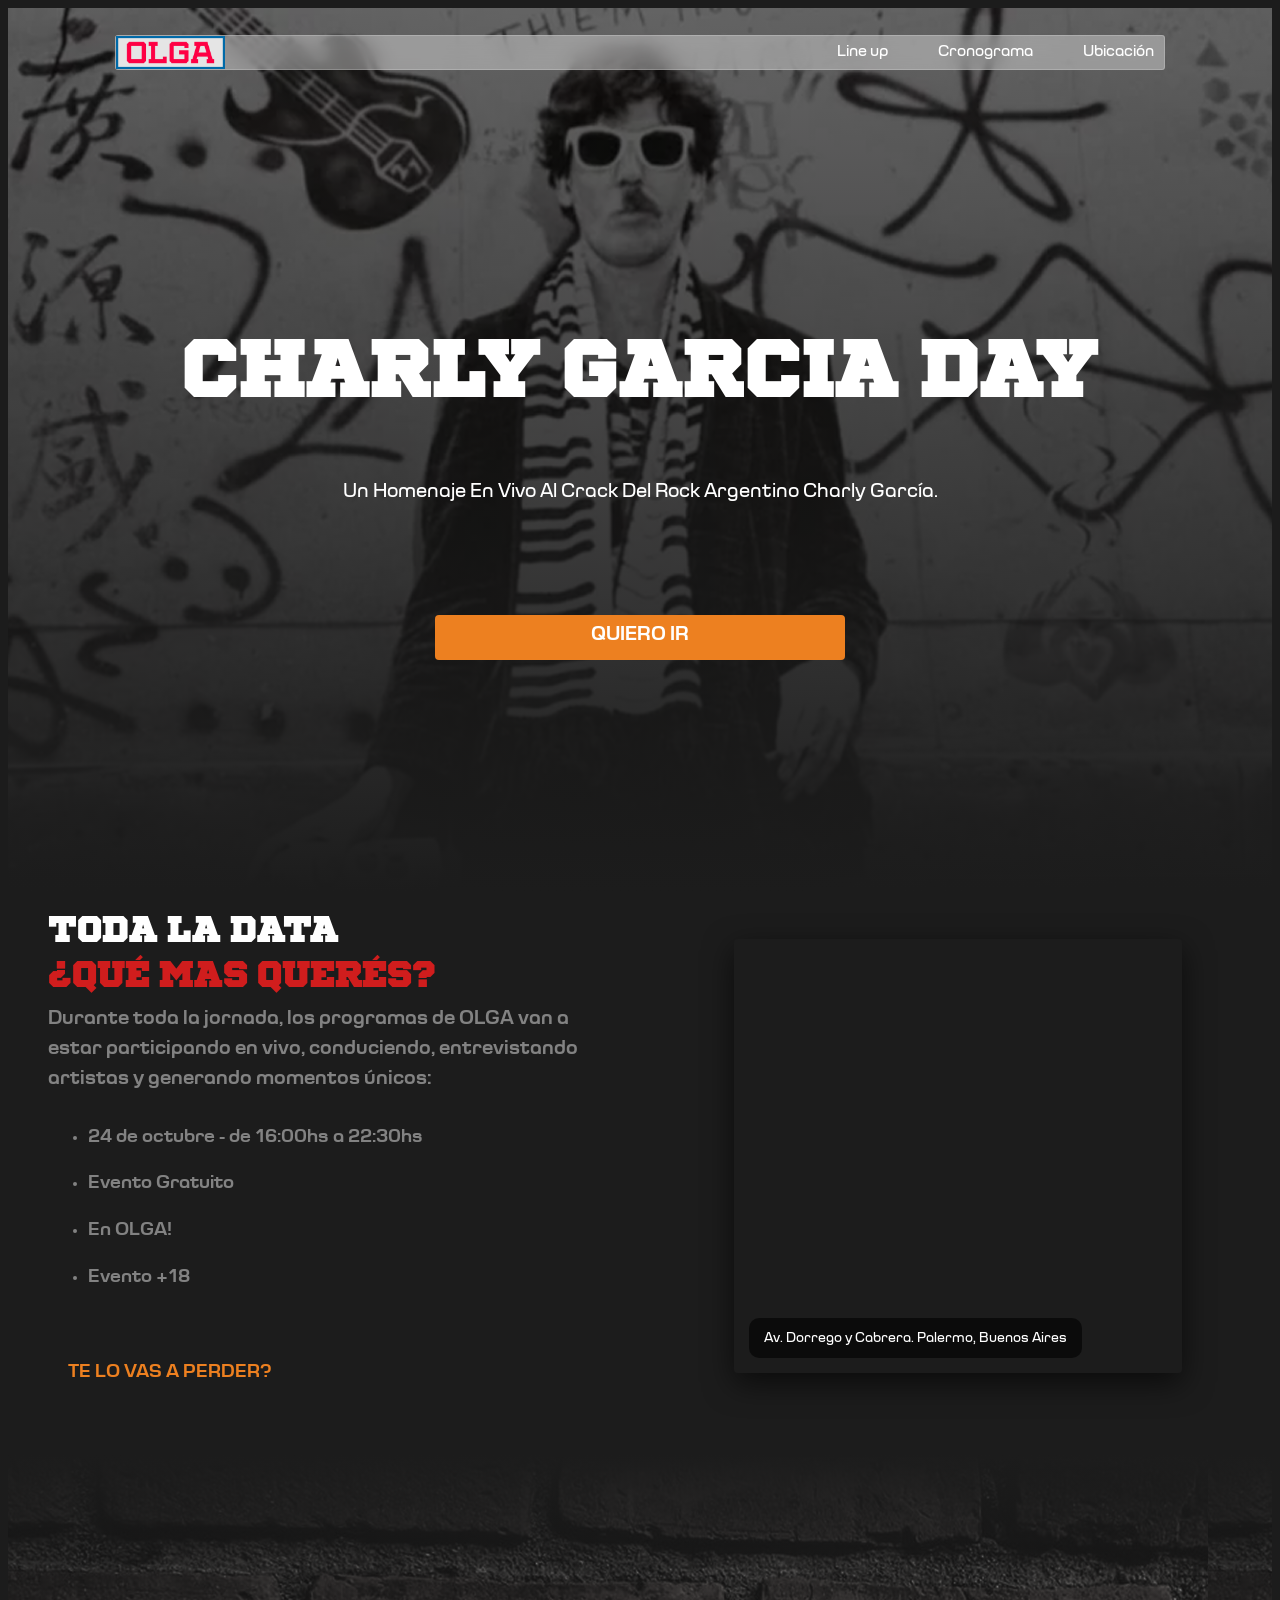
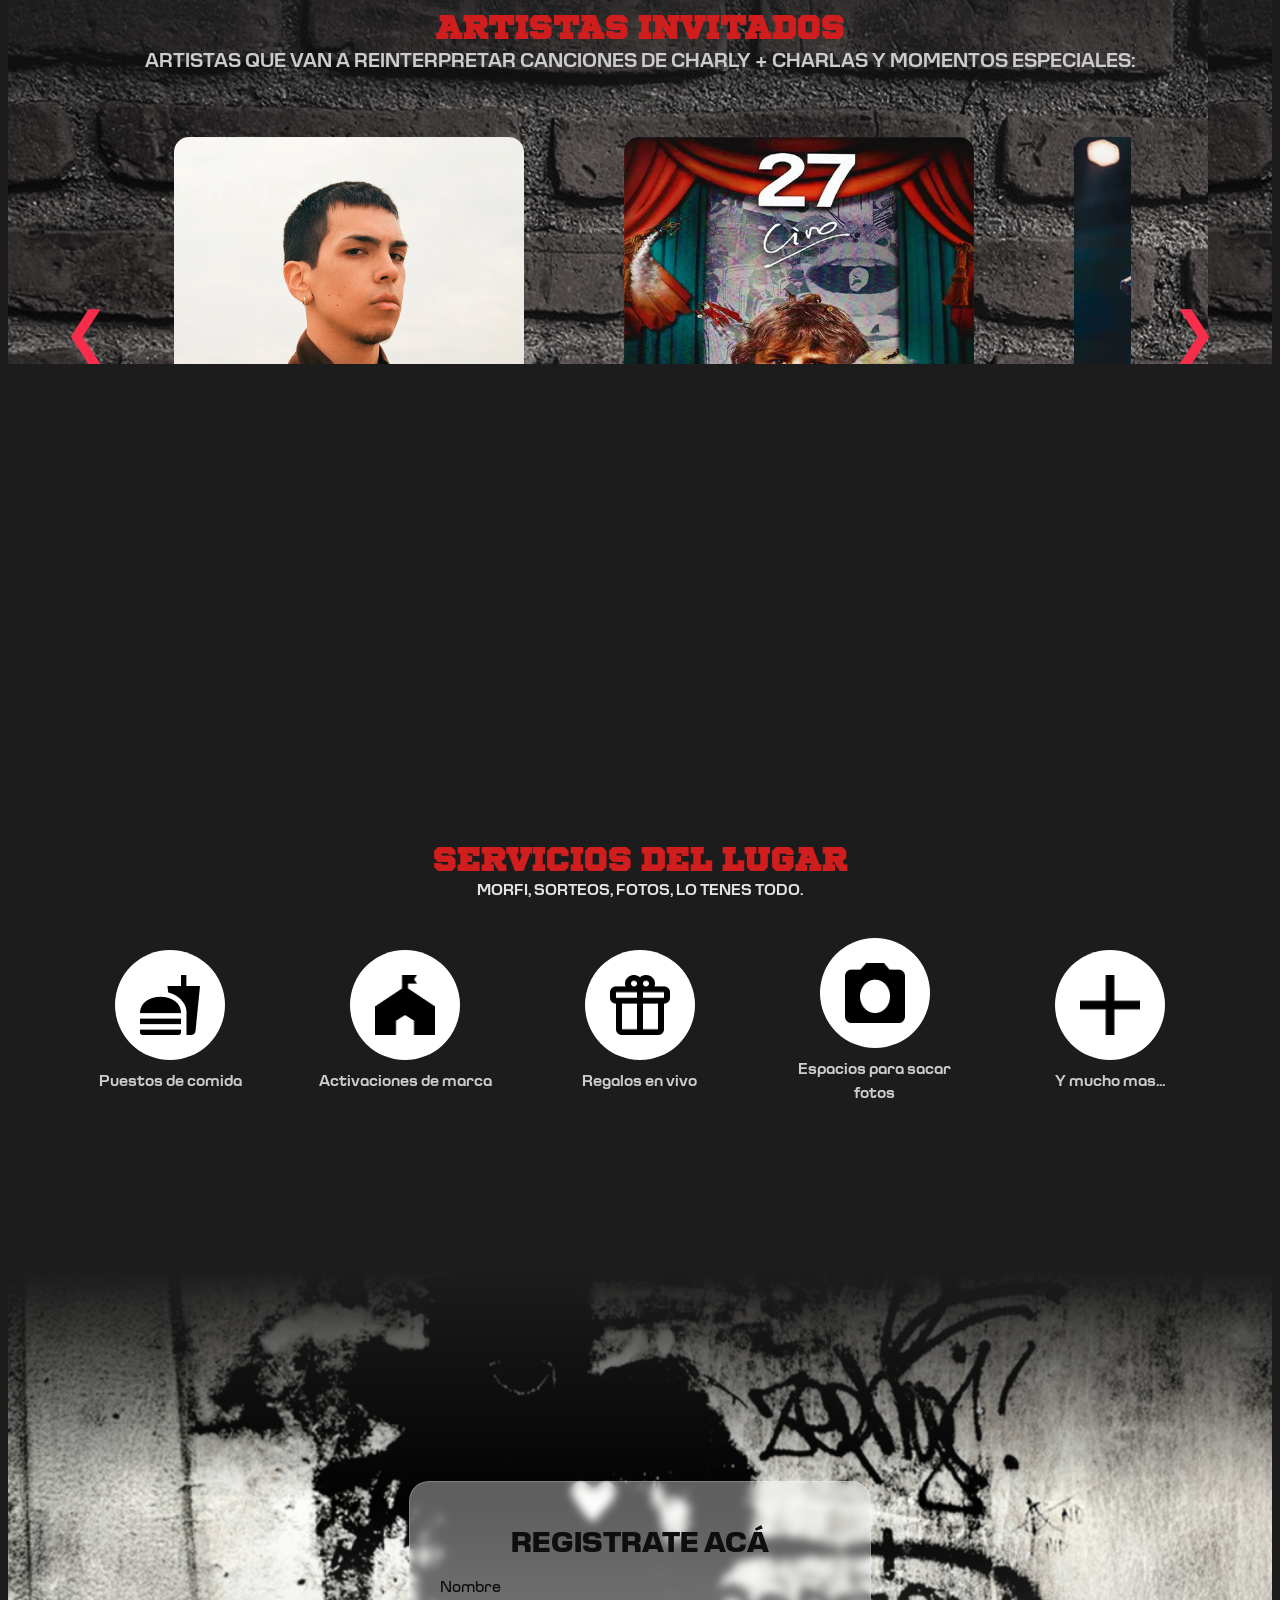
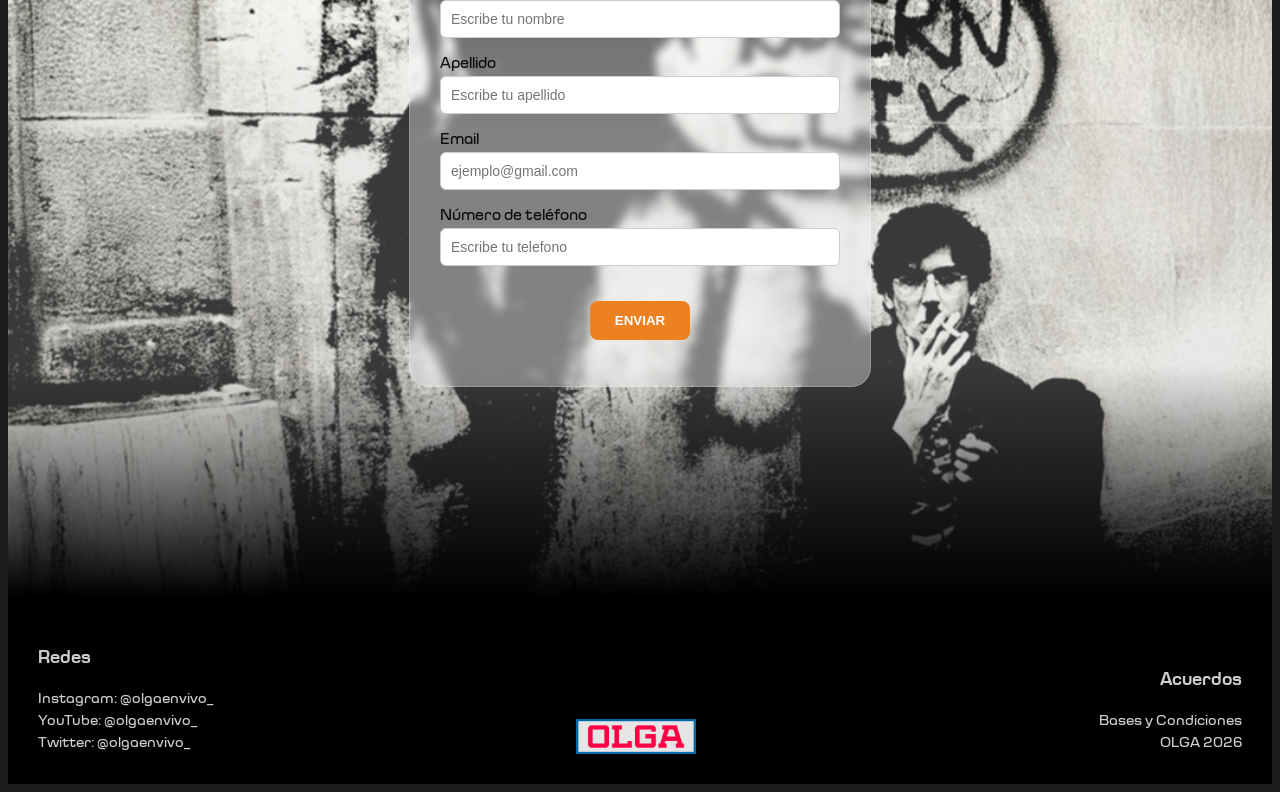
==== commit 5e12c5c6: "Add files via upload" ====
--- a/Taller 2/Index.html
+++ b/Taller 2/Index.html
@@ -41,7 +41,7 @@
     <h4 class="subdata">Durante toda la jornada, los programas de OLGA van a estar participando en vivo, conduciendo, entrevistando artistas y generando momentos únicos:</h4>
 <div class="data">
 
-  <divc class="card">
+  <div class="card">
     <ul>
      <li><h3>24 de octubre - de 16:00hs a 22:30hs</h3></li>
      <li><h3>Evento Gratuito</h3></li>
--- a/Taller 2/estilos.css
+++ b/Taller 2/estilos.css
@@ -379,7 +379,7 @@
 }
 
 #perder{
- padding-left: 78px ;
+ padding-left: 20px ;
  color: #ED8020;
  font-weight: 700;
  text-transform: uppercase;
@@ -388,7 +388,7 @@
 .card {
   color: #828282;
   padding: 0px;
-  padding-bottom: 129px;
+  padding-bottom: 30px;
 }
 
 .card h3 {
@@ -584,4 +584,122 @@
   font-weight: bold;
   color: rgb(14, 14, 14);
   text-align: center;
+}
+
+
+/* RESPONSIVE MOBILE */
+
+
+@media (max-width: 768px) {
+
+
+  section {
+    margin-left: 20px; 
+    margin-right: 20px;
+    padding: 10px;
+  }
+
+
+  header {
+    height: auto; 
+    padding-bottom: 40px;
+  }
+
+  #titulo {
+    font-size: 36px; 
+    padding-top: 40%;
+  }
+
+  .subtitulo {
+    font-size: 16px;
+    padding-left: 20px; 
+    padding-right: 20px;
+  }
+
+  .cta1 {
+    width: 100%; 
+    max-width: 280px; 
+    font-size: 16px;
+    text-align: center;
+  }
+
+  
+  .HeadSection {
+    flex-direction: column; 
+    align-items: center;
+    gap: 10px;
+    margin: 0;
+    padding: 5px;
+  }
+
+  .textBarra {
+    gap: 20px; 
+    font-size: 14px;
+  }
+
+
+  .sectiondata {
+    flex-direction: column; 
+    padding-left: 20px; 
+    padding-right: 20px; 
+  }
+
+  .mapa {
+    margin: 0; 
+    width: 100%; 
+    height: 300px;
+  }
+
+
+  .carrusel {
+    gap: 30px;
+  }
+
+  .Artista {
+    min-width: 200px; 
+  }
+
+  .Artista img {
+    width: 200px; 
+    height: 200px; 
+  }
+
+
+  .actividades {
+    grid-template-columns: repeat(1, 1fr); 
+  }
+
+  .section-forms {
+    padding: 50px 20px; 
+  }
+
+  #formulario {
+    width: 100%; 
+  }
+
+  #feedback {
+    padding: 50px 20px; 
+  }
+
+  #mensaje {
+    padding: 20px; 
+  }
+
+
+  .footer-desing {
+    flex-direction: column; 
+    align-items: center; 
+    text-align: center; 
+  }
+
+  .redes {
+ text-align: center; 
+ margin-bottom: 25px;
+  }
+
+  .acuerdos {
+ text-align: center; 
+ padding: 0;
+  }
+
 }
